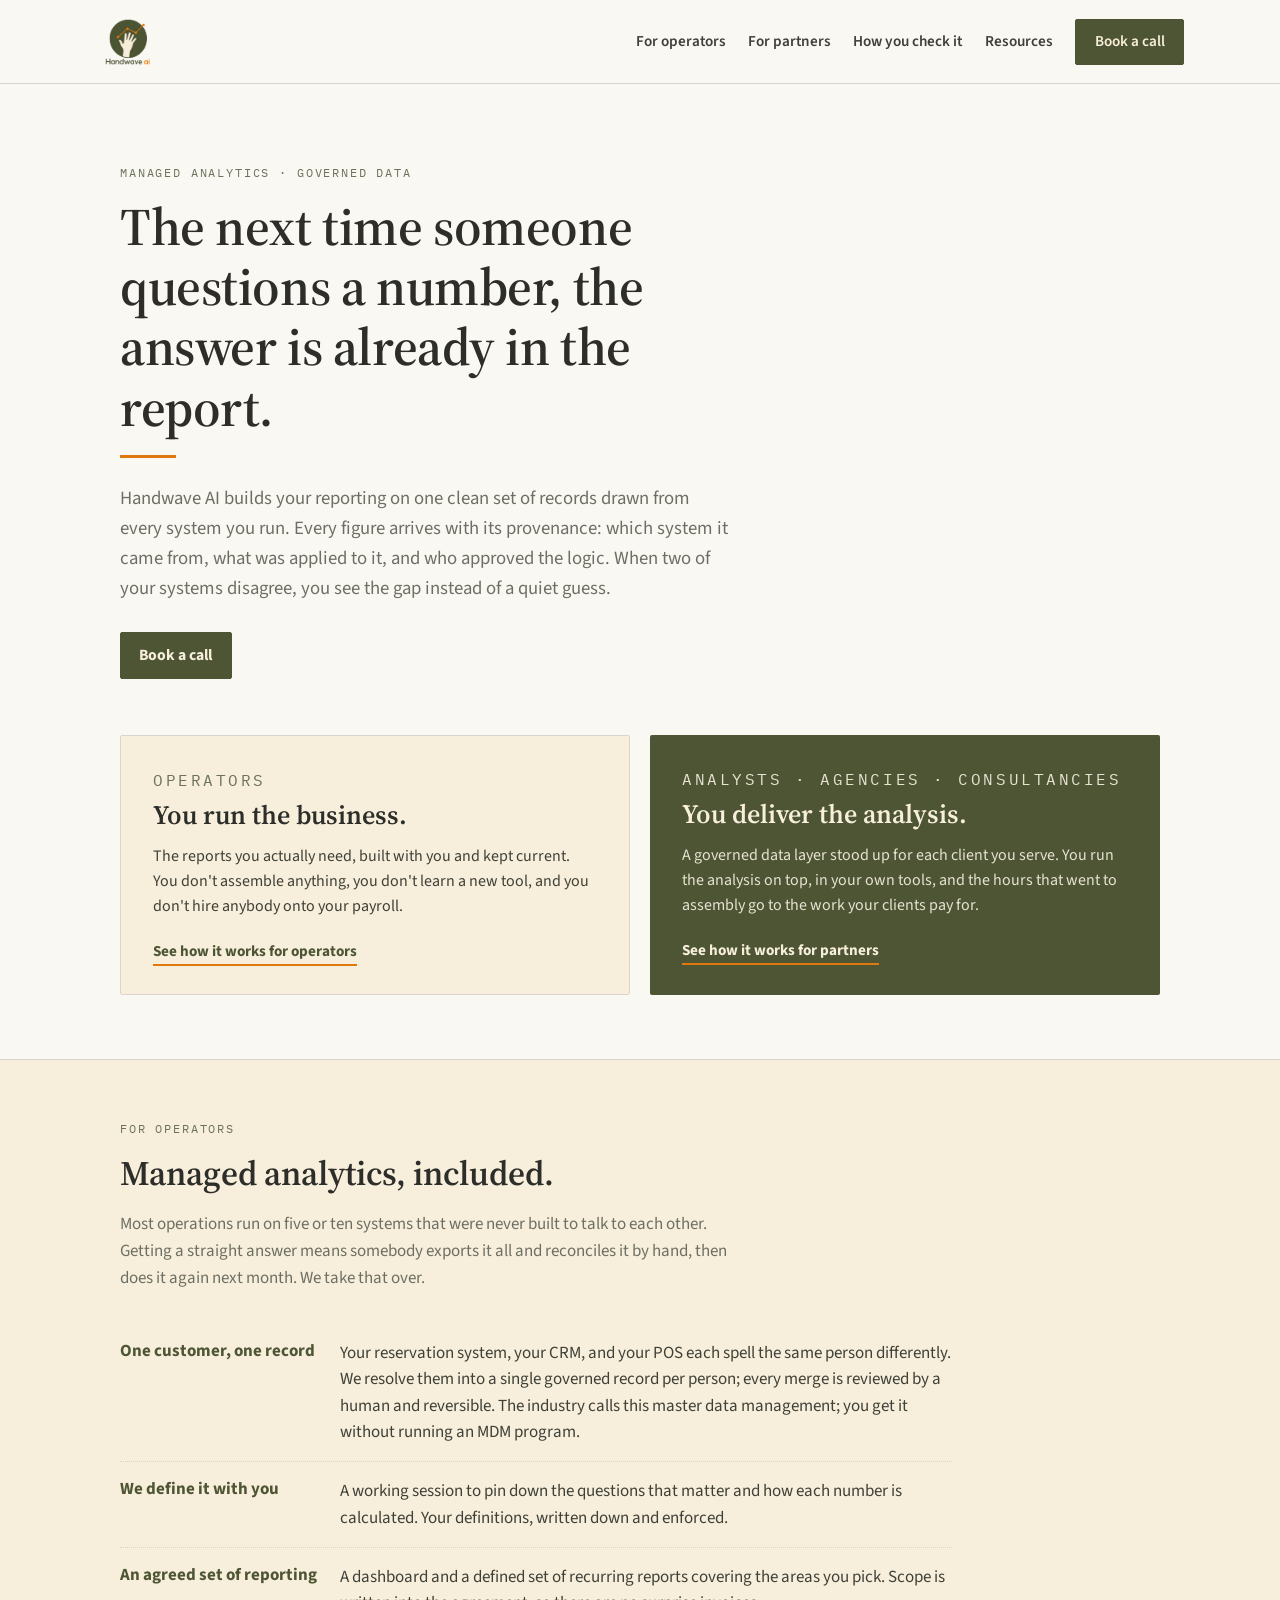
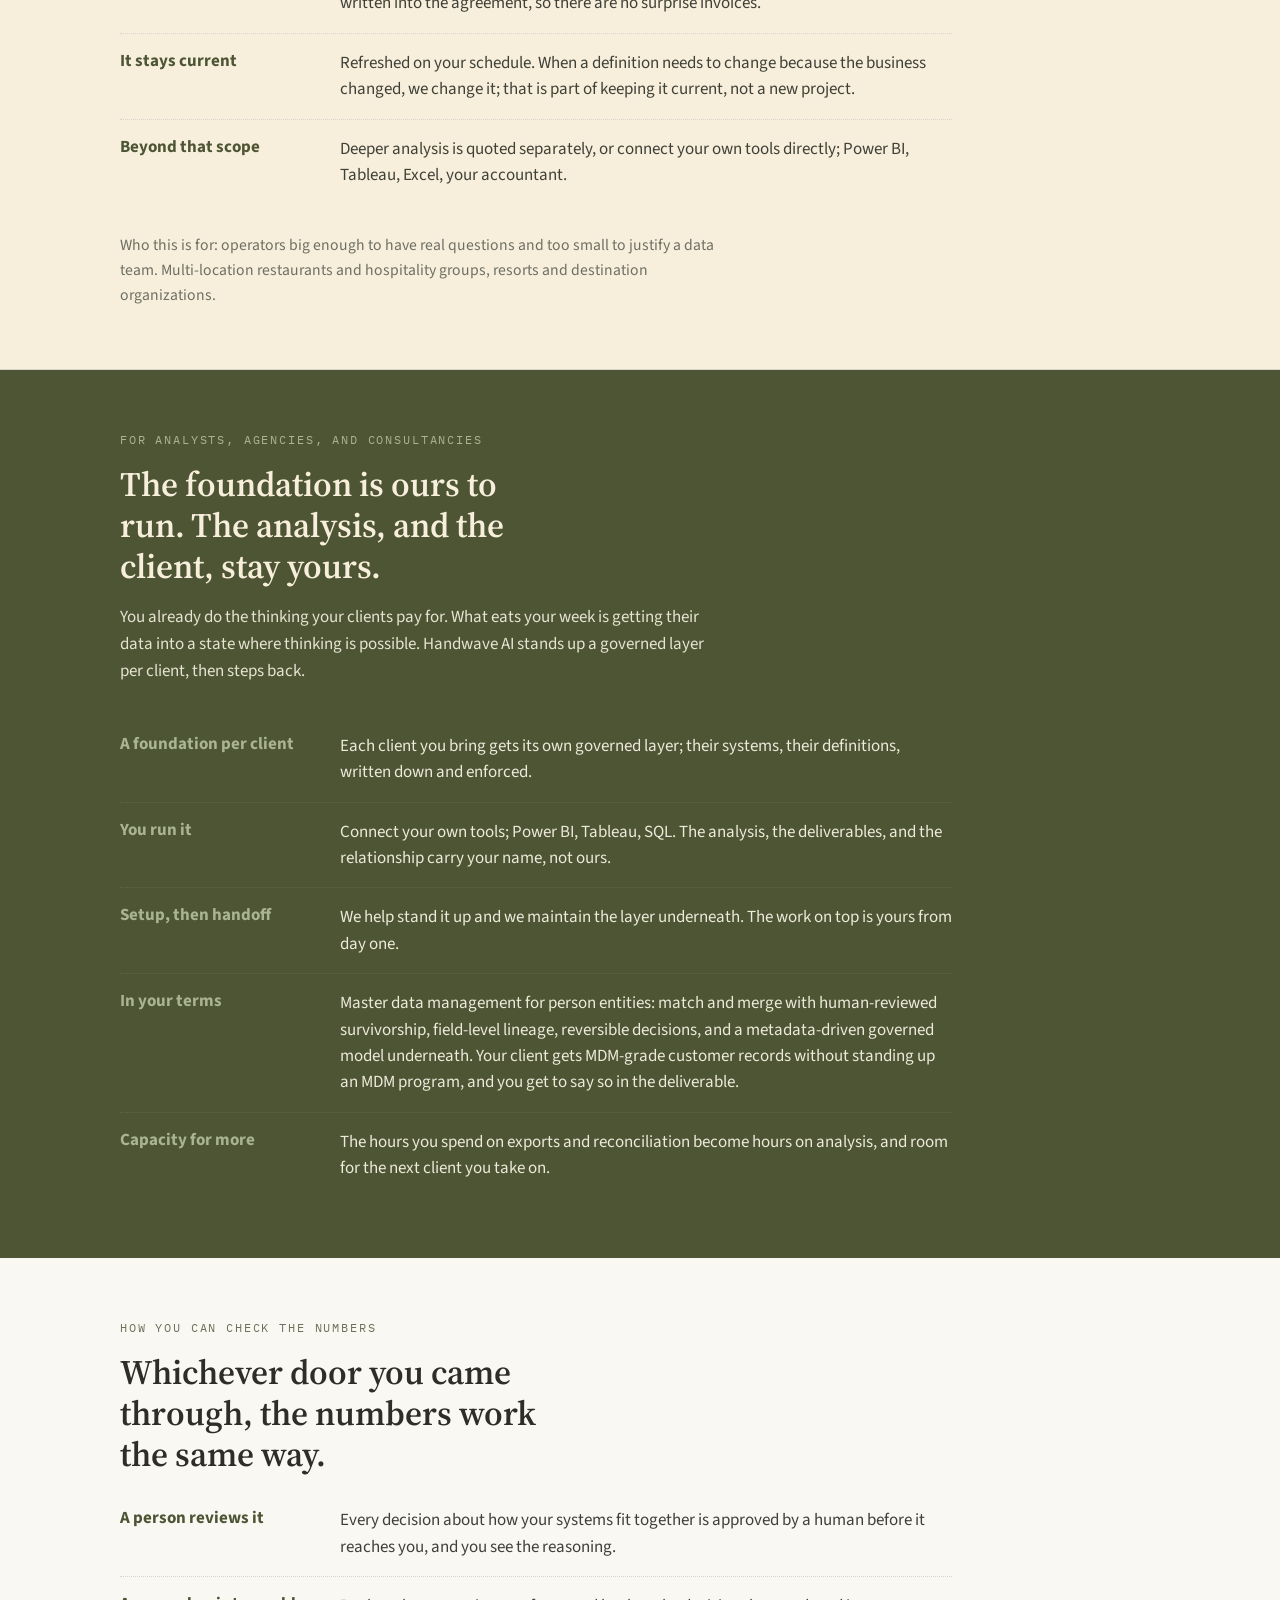
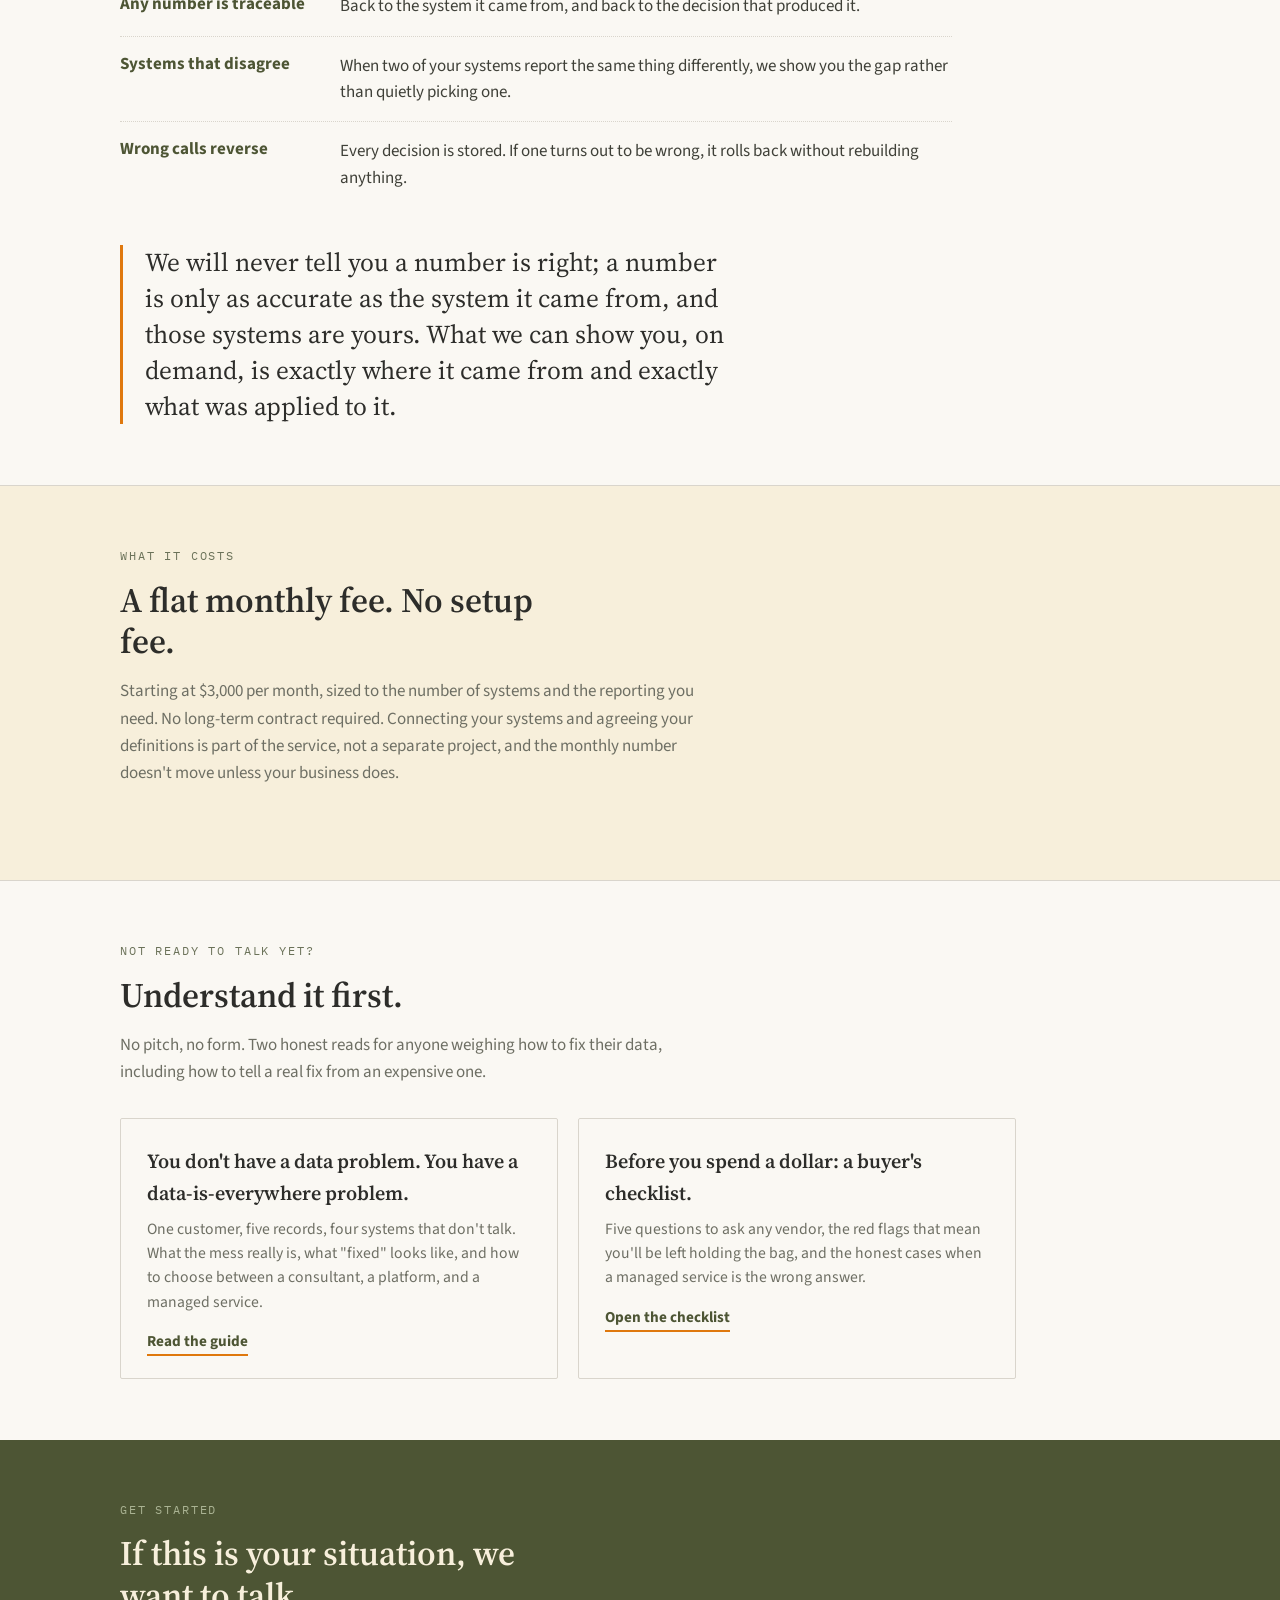
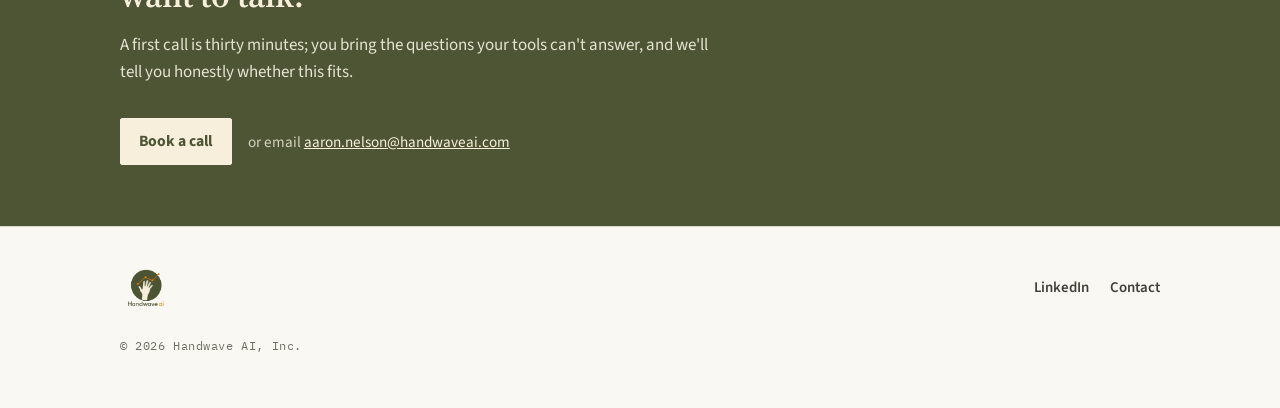
==== index.html @ 1cbf5989 "Larger logo; fix header button label color" ====
<!DOCTYPE html>
<html lang="en">
<head>
<meta charset="utf-8">
<meta name="viewport" content="width=device-width, initial-scale=1, viewport-fit=cover">
<title>Handwave AI — Every number arrives with its receipts</title>
<meta name="description" content="Handwave AI builds and maintains governed reporting on one clean set of records drawn from every system you run; customer identity resolution, field-level lineage, and every number traceable to its source and the decision that produced it.">

<!-- GA4 -->
<script async src="https://www.googletagmanager.com/gtag/js?id=G-V5PC7Z1J04"></script>
<script>
  window.dataLayer = window.dataLayer || [];
  function gtag(){dataLayer.push(arguments);}
  gtag('js', new Date());
  gtag('config', 'G-V5PC7Z1J04');
</script>

<link rel="preconnect" href="https://fonts.googleapis.com">
<link rel="preconnect" href="https://fonts.gstatic.com" crossorigin>
<!-- Type is provisional: Source Serif 4 in the mock pending Tina's ratification of a brand typeface -->
<link href="https://fonts.googleapis.com/css2?family=Source+Serif+4:opsz,wght@8..60,400;8..60,600;8..60,700&family=Source+Sans+3:wght@400;600;700&family=IBM+Plex+Mono:wght@500&display=swap" rel="stylesheet">

<style>
  :root{
    --olive:#4D5534;
    --moss:#6B7259;
    --orange:#DF780D;
    --ivory:#F7EFDB;
    --paper:#FAF8F3;
    --stone:#D9D5CC;
    --sage:#AAB393;
    --charcoal:#2D2D2A;
    --body:#3F4038;
    --muted:#6E6F64;
    --serif:'Source Serif 4','Charter',Georgia,serif;
    --sans:'Source Sans 3','Segoe UI','Liberation Sans',sans-serif;
    --mono:'IBM Plex Mono','Consolas',ui-monospace,monospace;
    --measure:38rem;
    box-sizing:border-box;
    padding-top:env(safe-area-inset-top,0px);
    padding-bottom:env(safe-area-inset-bottom,0px);
  }
  html{ scroll-behavior:smooth; scroll-padding-top:calc(4.5rem + env(safe-area-inset-top,0px)); }
  *,*::before,*::after{ box-sizing:inherit; }
  html,body{ margin:0; padding:0; }
  body{ background:var(--paper); color:var(--body); font-family:var(--sans);
        font-size:1.0625rem; line-height:1.6; }
  img{ max-width:100%; height:auto; }
  a{ color:var(--olive); }
  a:focus-visible, button:focus-visible{ outline:3px solid var(--orange); outline-offset:2px; }

  .wrap{ max-width:68rem; margin:0 auto; padding:0 1.5rem; }

  /* ---------- header ---------- */
  header.site{
    position:sticky; top:env(safe-area-inset-top,0px); z-index:10;
    background:rgba(250,248,243,.94); backdrop-filter:blur(6px);
    border-bottom:1px solid var(--stone);
  }
  .bar{ display:flex; align-items:center; gap:1.5rem; padding:.6rem 0; }
  .bar img{ height:64px; width:auto; display:block; }
  nav.primary{ margin-left:auto; display:flex; gap:1.4rem; align-items:center; }
  nav.primary a{ text-decoration:none; color:var(--body); font-weight:600; font-size:.95rem; }
  nav.primary a:hover{ color:var(--olive); }
  nav.primary a.btn, nav.primary a.btn:hover{ color:var(--ivory); }
  .btn{
    display:inline-block; text-decoration:none; font-weight:700; font-size:.98rem;
    background:var(--olive); color:var(--ivory); padding:.62rem 1.15rem;
    border:1px solid var(--olive); border-radius:2px;
  }
  .btn:hover{ background:#3e452a; }
  .btn.ghost{ background:transparent; color:var(--olive); }
  .btn.ghost:hover{ background:var(--ivory); }
  .btn.on-dark{ background:var(--ivory); color:var(--olive); border-color:var(--ivory); }
  .btn.on-dark:hover{ background:var(--paper); }

  /* ---------- kicker ---------- */
  .kicker{
    font-family:var(--mono); font-size:.72rem; letter-spacing:.16em;
    text-transform:uppercase; color:var(--moss); margin:0 0 .9rem;
  }
  .dark .kicker{ color:var(--sage); }

  /* ---------- hero ---------- */
  .hero{ padding:5rem 0 3.5rem; }
  .hero h1{
    font-family:var(--serif); font-weight:600; letter-spacing:-.008em;
    font-size:clamp(2.1rem, 4.6vw, 3.3rem); line-height:1.14;
    color:var(--charcoal); margin:0 0 1.1rem; max-width:22ch;
  }
  .hero .standfirst{
    font-size:1.17rem; line-height:1.6; color:var(--muted);
    max-width:var(--measure); margin:0 0 1.8rem;
  }
  .hero .rule-accent{ width:3.5rem; height:3px; background:var(--orange);
    border:0; margin:0 0 1.6rem; }
  @media (prefers-reduced-motion: no-preference){
    .hero > *{ opacity:0; transform:translateY(10px);
      animation:rise .55s ease-out forwards; }
    .hero > *:nth-child(2){ animation-delay:.08s; }
    .hero > *:nth-child(3){ animation-delay:.16s; }
    .hero > *:nth-child(4){ animation-delay:.24s; }
    @keyframes rise{ to{ opacity:1; transform:none; } }
  }

  /* ---------- two doors ---------- */
  .doors{ padding:0 0 4rem; }
  .doors .grid{ display:grid; grid-template-columns:1fr 1fr; gap:1.25rem; }
  .door{
    display:block; text-decoration:none; padding:2rem 2rem 1.8rem;
    border-radius:2px; position:relative;
  }
  .door h2{
    font-family:var(--serif); font-weight:600; font-size:1.65rem;
    line-height:1.2; margin:.4rem 0 .8rem;
  }
  .door p{ margin:0 0 1.2rem; font-size:1rem; line-height:1.55; }
  .door .go{ font-weight:700; font-size:.95rem;
    border-bottom:2px solid var(--orange); padding-bottom:2px; }
  .door.light{ background:var(--ivory); border:1px solid var(--stone); color:var(--body); }
  .door.light h2{ color:var(--charcoal); }
  .door.light .go{ color:var(--olive); }
  .door.light:hover{ background:#F2E8CE; }
  .door.dark{ background:var(--olive); color:var(--ivory); }
  .door.dark h2{ color:var(--ivory); }
  .door.dark p{ color:#E7E3D2; }
  .door.dark .go{ color:var(--ivory); }
  .door.dark:hover{ background:#434a2d; }
  .door .kicker{ margin-bottom:.2rem; }

  /* ---------- sections ---------- */
  section.block{ padding:3.8rem 0; }
  section.block.tint{ background:var(--ivory);
    border-top:1px solid var(--stone); border-bottom:1px solid var(--stone); }
  section.block.dark{ background:var(--olive); color:var(--ivory); }
  section.block h2{
    font-family:var(--serif); font-weight:600; font-size:clamp(1.6rem,3vw,2.15rem);
    line-height:1.2; color:var(--charcoal); margin:0 0 1rem; max-width:26ch;
  }
  section.block.dark h2{ color:var(--ivory); }
  section.block .intro{ max-width:var(--measure); color:var(--muted); margin:0 0 2rem; }
  section.block.dark .intro{ color:#E7E3D2; }

  /* definition rows, carried from the one-pager */
  .rows{ max-width:52rem; }
  .row{ display:grid; grid-template-columns:12.5rem 1fr; gap:1.25rem;
    padding:1rem 0; border-bottom:1px dotted var(--stone); }
  .row:last-child{ border-bottom:none; }
  .row .k{ font-weight:700; color:var(--olive); line-height:1.35; }
  .row .v{ color:var(--body); line-height:1.55; }
  .dark .row{ border-bottom-color:#5d6544; }
  .dark .row .k{ color:var(--sage); }
  .dark .row .v{ color:#EDEADA; }

  .aside{ font-size:.98rem; color:var(--muted); max-width:var(--measure); margin:1.8rem 0 0; }
  .dark .aside{ color:#D6D2C0; }

  /* pull quote */
  .pull{
    font-family:var(--serif); font-size:clamp(1.25rem,2.4vw,1.6rem); line-height:1.4;
    color:var(--charcoal); max-width:44rem; margin:0;
    padding-left:1.4rem; border-left:3px solid var(--orange);
  }

  /* resources */
  .res-grid{ display:grid; grid-template-columns:1fr 1fr; gap:1.25rem; max-width:56rem; }
  .res{ display:block; text-decoration:none; background:var(--paper);
    border:1px solid var(--stone); padding:1.6rem 1.6rem 1.4rem; border-radius:2px; }
  .res:hover{ border-color:var(--sage); background:#fff; }
  .res h3{ font-family:var(--serif); font-weight:600; font-size:1.25rem;
    color:var(--charcoal); margin:0 0 .5rem; }
  .res p{ margin:0 0 .9rem; color:var(--muted); font-size:.98rem; line-height:1.55; }
  .res .go{ color:var(--olive); font-weight:700; font-size:.95rem;
    border-bottom:2px solid var(--orange); padding-bottom:2px; }

  /* final cta */
  .cta-final{ text-align:left; }
  .cta-final .actions{ display:flex; gap:1rem; flex-wrap:wrap; margin-top:1.6rem; }
  .cta-final .alt{ color:#D6D2C0; font-size:.95rem; align-self:center; }
  .cta-final .alt a{ color:var(--ivory); }

  /* footer */
  footer.site{ border-top:1px solid var(--stone); padding:2.2rem 0 2.6rem; }
  footer.site .cols{ display:flex; align-items:center; gap:1.5rem; flex-wrap:wrap; }
  footer.site img{ height:52px; width:auto; }
  footer.site nav{ margin-left:auto; display:flex; gap:1.3rem; }
  footer.site a{ color:var(--body); text-decoration:none; font-size:.93rem; font-weight:600; }
  footer.site a:hover{ color:var(--olive); }
  .legal{ font-family:var(--mono); font-size:.72rem; letter-spacing:.05em;
    color:var(--muted); margin-top:1.4rem; }

  /* ---------- responsive ---------- */
  @media (max-width:860px){
    .doors .grid, .res-grid{ grid-template-columns:1fr; }
    .row{ grid-template-columns:1fr; gap:.25rem; }
    nav.primary a.navlink{ display:none; }
    .bar img{ height:48px; }
    .hero{ padding:3.2rem 0 2.6rem; }
  }
</style>
</head>
<body>

<header class="site">
  <div class="wrap bar">
    <a href="#top" aria-label="Handwave AI home"><img src="handwave_logo.png" alt="Handwave AI"></a>
    <nav class="primary" aria-label="Primary">
      <a class="navlink" href="#operators">For operators</a>
      <a class="navlink" href="#partners">For partners</a>
      <a class="navlink" href="#proof">How you check it</a>
      <a class="navlink" href="#resources">Resources</a>
      <a class="btn" href="https://scheduler.zoom.us/aaron-nelson-c1mmxt/30-mins-with-aaron-1" data-ga="book_call_click" data-ga-loc="header">Book a call</a>
    </nav>
  </div>
</header>

<main id="top">

  <!-- HERO -->
  <section class="hero">
    <div class="wrap">
      <p class="kicker">Managed analytics · Governed data</p>
      <h1>The next time someone questions a number, the answer is already in the report.</h1>
      <hr class="rule-accent">
      <p class="standfirst">Handwave AI builds your reporting on one clean set of records drawn from every
      system you run. Every figure arrives with its provenance: which system it came from, what was
      applied to it, and who approved the logic. When two of your systems disagree, you see the gap
      instead of a quiet guess.</p>
      <a class="btn" href="https://scheduler.zoom.us/aaron-nelson-c1mmxt/30-mins-with-aaron-1" data-ga="book_call_click" data-ga-loc="hero">Book a call</a>
    </div>
  </section>

  <!-- THE FORK — two doors, early -->
  <section class="doors" aria-label="Choose your path">
    <div class="wrap">
      <div class="grid">
        <a class="door light" href="#operators" data-ga="door_operators_click">
          <p class="kicker">Operators</p>
          <h2>You run the business.</h2>
          <p>The reports you actually need, built with you and kept current. You don't assemble
          anything, you don't learn a new tool, and you don't hire anybody onto your payroll.</p>
          <span class="go">See how it works for operators</span>
        </a>
        <a class="door dark" href="#partners" data-ga="door_partners_click">
          <p class="kicker">Analysts · Agencies · Consultancies</p>
          <h2>You deliver the analysis.</h2>
          <p>A governed data layer stood up for each client you serve. You run the analysis on top,
          in your own tools, and the hours that went to assembly go to the work your clients pay for.</p>
          <span class="go">See how it works for partners</span>
        </a>
      </div>
    </div>
  </section>

  <!-- OPERATORS -->
  <section class="block tint" id="operators">
    <div class="wrap">
      <p class="kicker">For operators</p>
      <h2>Managed analytics, included.</h2>
      <p class="intro">Most operations run on five or ten systems that were never built to talk to
      each other. Getting a straight answer means somebody exports it all and reconciles it by hand,
      then does it again next month. We take that over.</p>
      <div class="rows">
        <div class="row"><div class="k">One customer, one record</div>
          <div class="v">Your reservation system, your CRM, and your POS each spell the same person
          differently. We resolve them into a single governed record per person; every merge is
          reviewed by a human and reversible. The industry calls this master data management; you
          get it without running an MDM program.</div></div>
        <div class="row"><div class="k">We define it with you</div>
          <div class="v">A working session to pin down the questions that matter and how each number
          is calculated. Your definitions, written down and enforced.</div></div>
        <div class="row"><div class="k">An agreed set of reporting</div>
          <div class="v">A dashboard and a defined set of recurring reports covering the areas you
          pick. Scope is written into the agreement, so there are no surprise invoices.</div></div>
        <div class="row"><div class="k">It stays current</div>
          <div class="v">Refreshed on your schedule. When a definition needs to change because the
          business changed, we change it; that is part of keeping it current, not a new project.</div></div>
        <div class="row"><div class="k">Beyond that scope</div>
          <div class="v">Deeper analysis is quoted separately, or connect your own tools directly;
          Power BI, Tableau, Excel, your accountant.</div></div>
      </div>
      <p class="aside">Who this is for: operators big enough to have real questions and too small to
      justify a data team. Multi-location restaurants and hospitality groups, resorts and destination
      organizations.</p>
    </div>
  </section>

  <!-- PARTNERS -->
  <section class="block dark" id="partners">
    <div class="wrap">
      <p class="kicker">For analysts, agencies, and consultancies</p>
      <h2>The foundation is ours to run. The analysis, and the client, stay yours.</h2>
      <p class="intro">You already do the thinking your clients pay for. What eats your week is
      getting their data into a state where thinking is possible. Handwave AI stands up a governed
      layer per client, then steps back.</p>
      <div class="rows">
        <div class="row"><div class="k">A foundation per client</div>
          <div class="v">Each client you bring gets its own governed layer; their systems, their
          definitions, written down and enforced.</div></div>
        <div class="row"><div class="k">You run it</div>
          <div class="v">Connect your own tools; Power BI, Tableau, SQL. The analysis, the
          deliverables, and the relationship carry your name, not ours.</div></div>
        <div class="row"><div class="k">Setup, then handoff</div>
          <div class="v">We help stand it up and we maintain the layer underneath. The work on top
          is yours from day one.</div></div>
        <div class="row"><div class="k">In your terms</div>
          <div class="v">Master data management for person entities: match and merge with
          human-reviewed survivorship, field-level lineage, reversible decisions, and a
          metadata-driven governed model underneath. Your client gets MDM-grade customer records
          without standing up an MDM program, and you get to say so in the deliverable.</div></div>
        <div class="row"><div class="k">Capacity for more</div>
          <div class="v">The hours you spend on exports and reconciliation become hours on analysis,
          and room for the next client you take on.</div></div>
      </div>
    </div>
  </section>

  <!-- PROOF — shared spine -->
  <section class="block" id="proof">
    <div class="wrap">
      <p class="kicker">How you can check the numbers</p>
      <h2>Whichever door you came through, the numbers work the same way.</h2>
      <div class="rows">
        <div class="row"><div class="k">A person reviews it</div>
          <div class="v">Every decision about how your systems fit together is approved by a human
          before it reaches you, and you see the reasoning.</div></div>
        <div class="row"><div class="k">Any number is traceable</div>
          <div class="v">Back to the system it came from, and back to the decision that produced it.</div></div>
        <div class="row"><div class="k">Systems that disagree</div>
          <div class="v">When two of your systems report the same thing differently, we show you the
          gap rather than quietly picking one.</div></div>
        <div class="row"><div class="k">Wrong calls reverse</div>
          <div class="v">Every decision is stored. If one turns out to be wrong, it rolls back
          without rebuilding anything.</div></div>
      </div>
      <p class="aside" style="margin-top:2.4rem">
        <span class="pull" style="display:block">We will never tell you a number is right; a number is
        only as accurate as the system it came from, and those systems are yours. What we can show
        you, on demand, is exactly where it came from and exactly what was applied to it.</span>
      </p>
    </div>
  </section>

  <!-- PRICING SHAPE -->
  <section class="block tint" id="pricing">
    <div class="wrap">
      <p class="kicker">What it costs</p>
      <h2>A flat monthly fee. No setup fee.</h2>
      <p class="intro">Starting at $3,000 per month, sized to the number of systems and the
      reporting you need. No long-term contract required. Connecting your systems and agreeing your
      definitions is part of the service, not a separate project, and the monthly number doesn't
      move unless your business does.</p>
    </div>
  </section>

  <!-- RESOURCES -->
  <section class="block" id="resources">
    <div class="wrap">
      <p class="kicker">Not ready to talk yet?</p>
      <h2>Understand it first.</h2>
      <p class="intro">No pitch, no form. Two honest reads for anyone weighing how to fix their
      data, including how to tell a real fix from an expensive one.</p>
      <div class="res-grid">
        <a class="res" href="data-guide.html" data-ga="guide_open">
          <h3>You don't have a data problem. You have a data-is-everywhere problem.</h3>
          <p>One customer, five records, four systems that don't talk. What the mess really is, what
          "fixed" looks like, and how to choose between a consultant, a platform, and a managed
          service.</p>
          <span class="go">Read the guide</span>
        </a>
        <a class="res" href="buyer-checklist.html" data-ga="checklist_open">
          <h3>Before you spend a dollar: a buyer's checklist.</h3>
          <p>Five questions to ask any vendor, the red flags that mean you'll be left holding the
          bag, and the honest cases when a managed service is the wrong answer.</p>
          <span class="go">Open the checklist</span>
        </a>
      </div>
    </div>
  </section>

  <!-- FINAL CTA -->
  <section class="block dark cta-final" id="talk">
    <div class="wrap">
      <p class="kicker">Get started</p>
      <h2>If this is your situation, we want to talk.</h2>
      <p class="intro">A first call is thirty minutes; you bring the questions your tools can't
      answer, and we'll tell you honestly whether this fits.</p>
      <div class="actions">
        <a class="btn on-dark" href="https://scheduler.zoom.us/aaron-nelson-c1mmxt/30-mins-with-aaron-1" data-ga="book_call_click" data-ga-loc="footer_cta">Book a call</a>
        <span class="alt">or email
          <a href="mailto:aaron.nelson@handwaveai.com" data-ga="email_click">aaron.nelson@handwaveai.com</a></span>
      </div>
    </div>
  </section>

</main>

<footer class="site">
  <div class="wrap">
    <div class="cols">
      <img src="handwave_logo.png" alt="Handwave AI">
      <nav aria-label="Footer">
        <a href="https://linkedin.com/company/handwaveai">LinkedIn</a>
        <a href="mailto:aaron.nelson@handwaveai.com" data-ga="email_click">Contact</a>
      </nav>
    </div>
    <p class="legal">© 2026 Handwave AI, Inc.</p>
  </div>
</footer>

<script>
  // GA4 key events: one delegated listener; every element with data-ga fires its event name.
  document.addEventListener('click', function(e){
    var el = e.target.closest('[data-ga]');
    if(!el || typeof gtag !== 'function') return;
    gtag('event', el.getAttribute('data-ga'), {
      location_on_page: el.getAttribute('data-ga-loc') || '',
      link_url: el.getAttribute('href') || ''
    });
  });
</script>

</body>
</html>
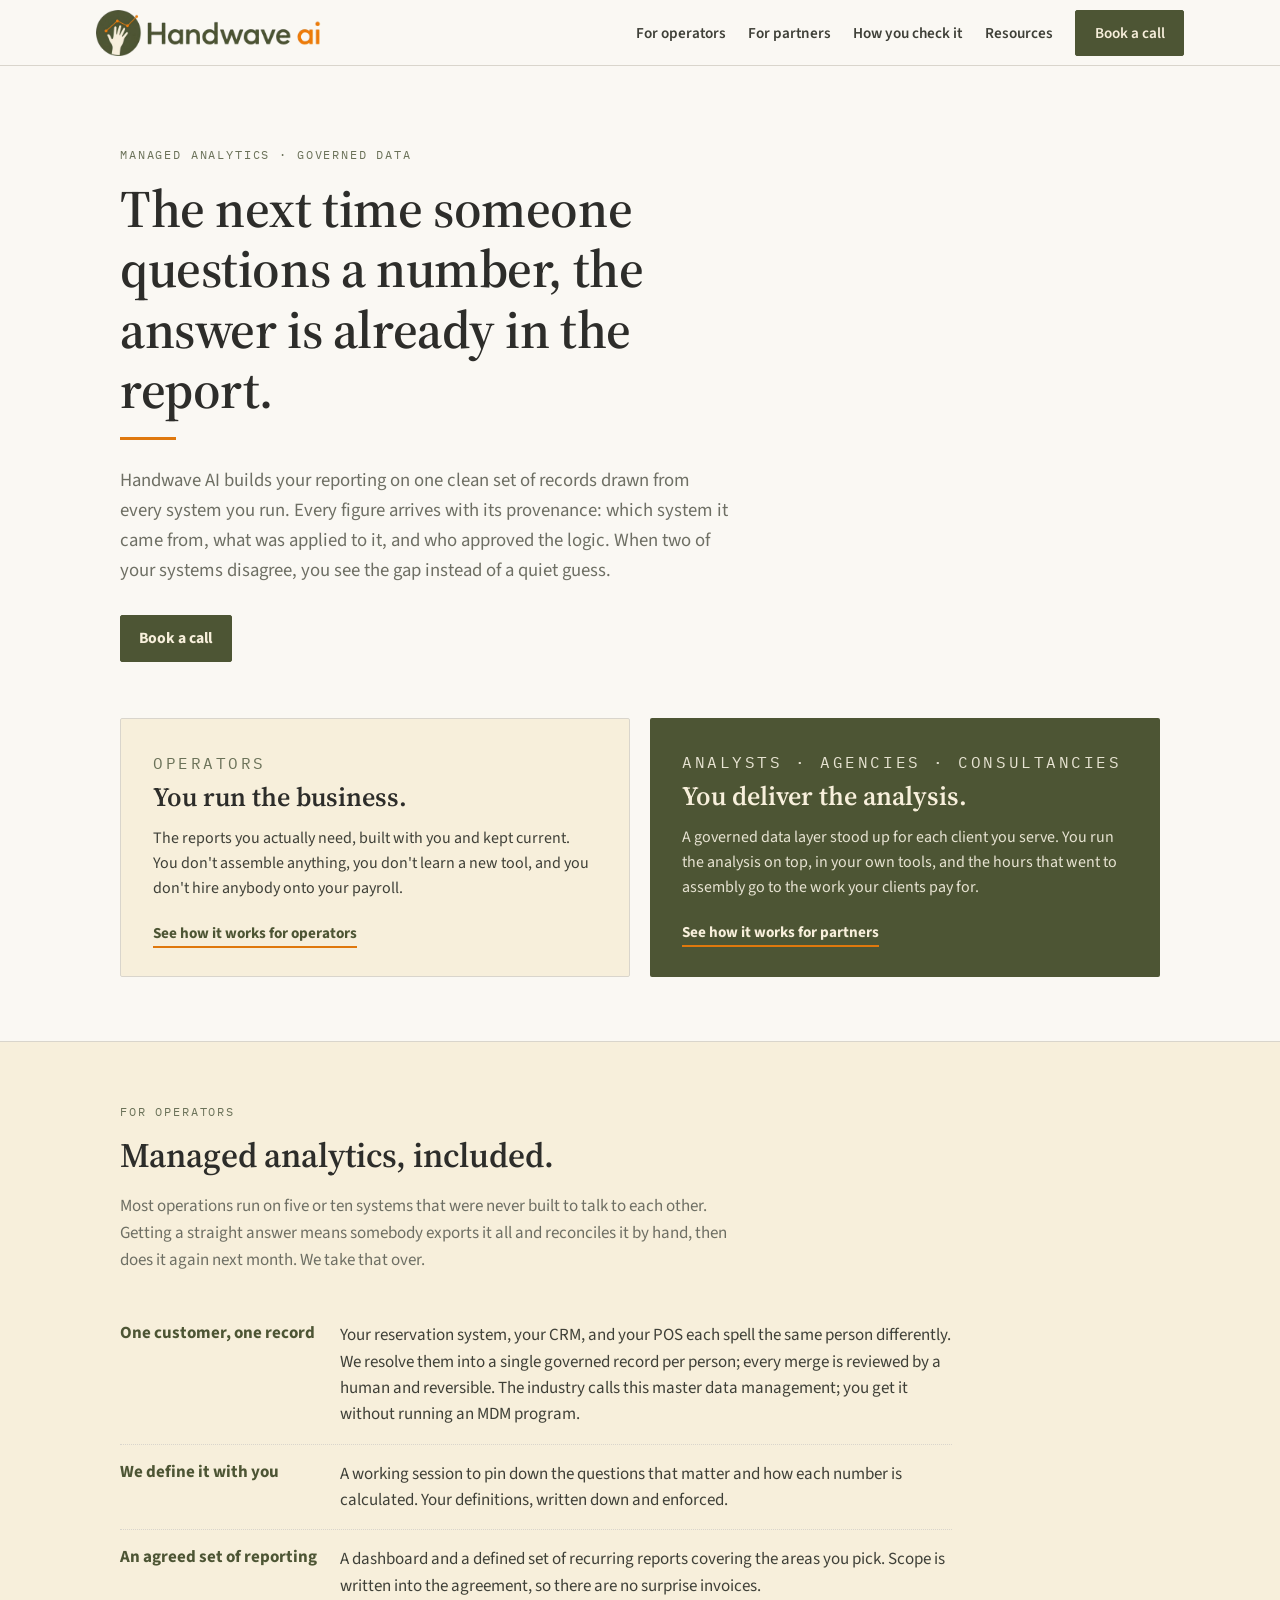
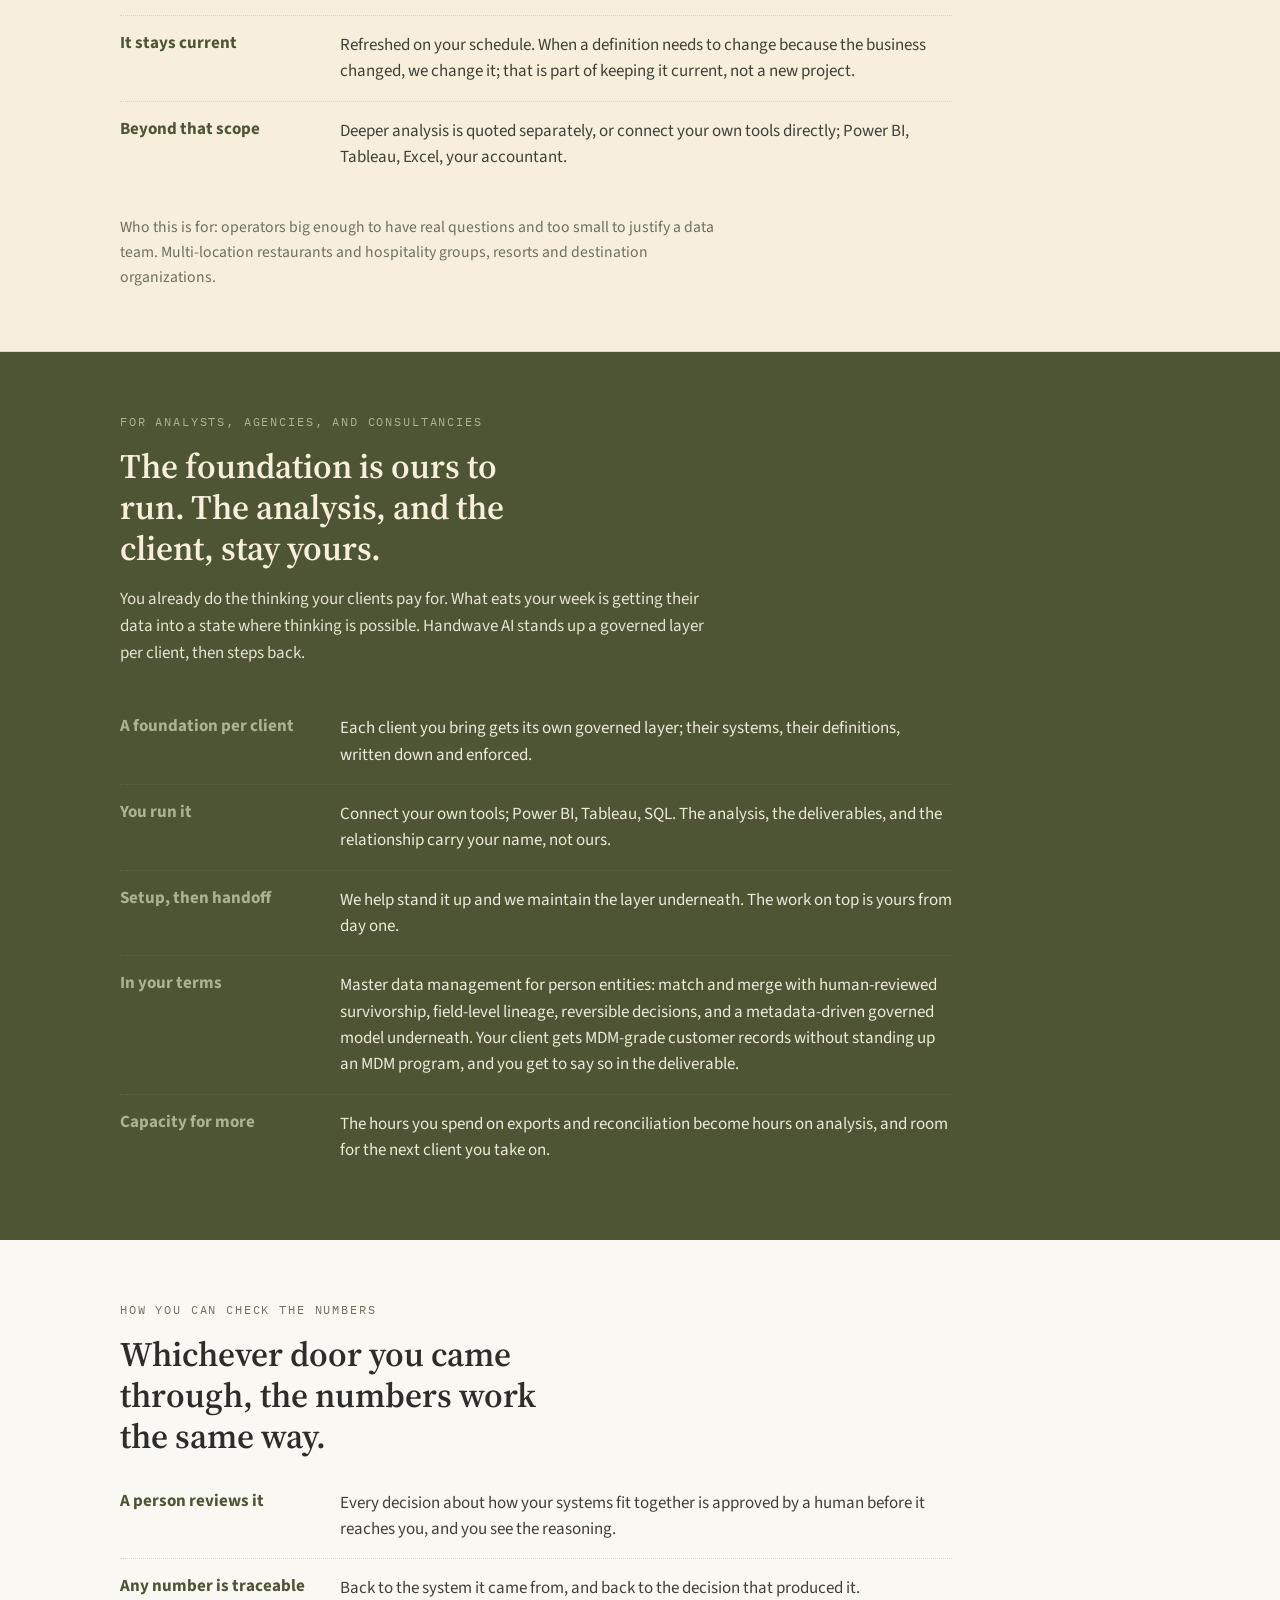
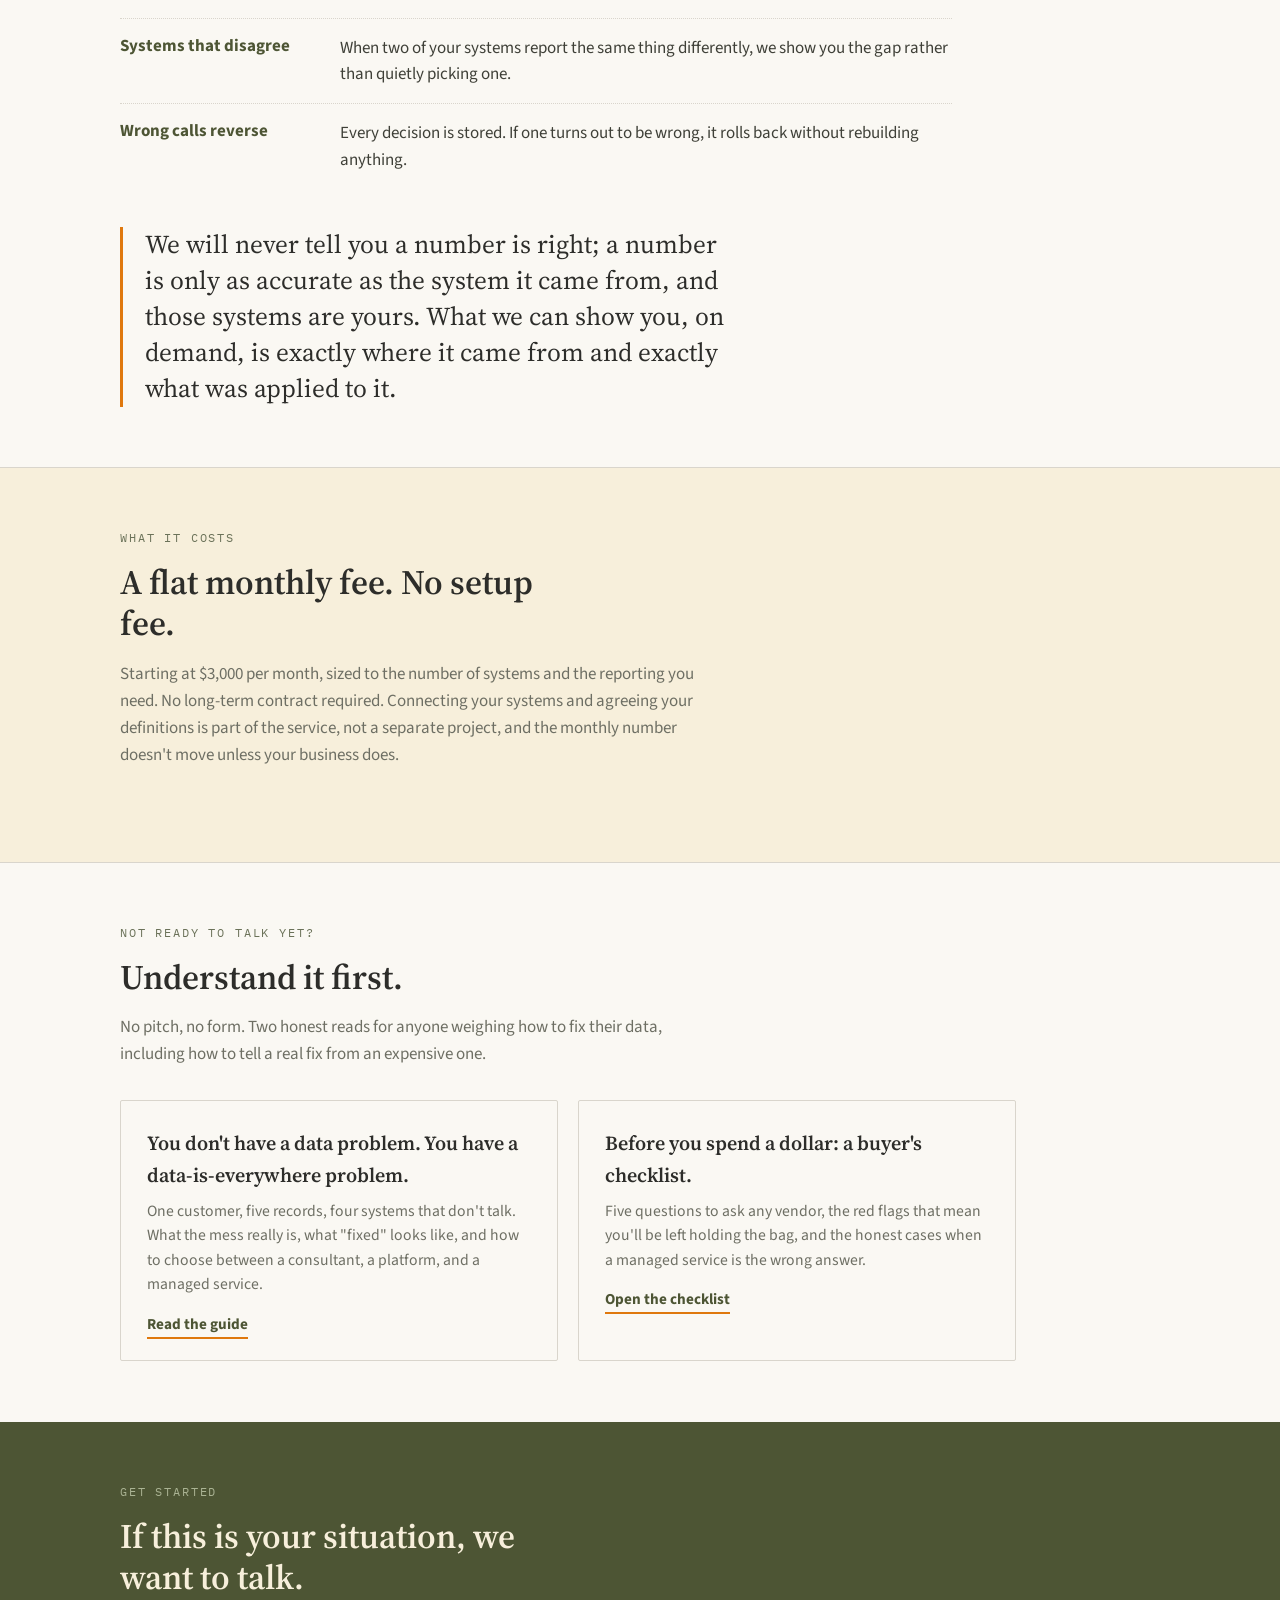
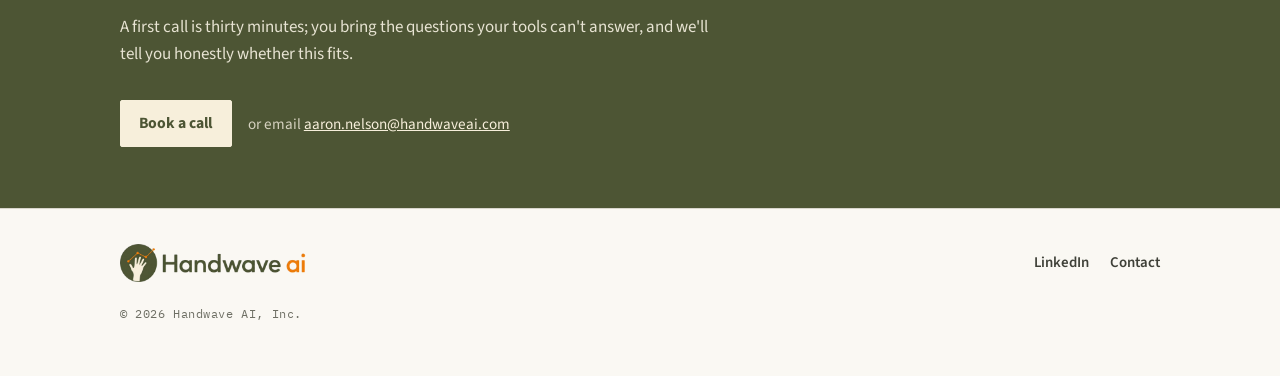
==== commit 9f6464b4: "Switch to horizontal logo lockup" ====
--- a/index.html
+++ b/index.html
@@ -58,7 +58,7 @@
     border-bottom:1px solid var(--stone);
   }
   .bar{ display:flex; align-items:center; gap:1.5rem; padding:.6rem 0; }
-  .bar img{ height:64px; width:auto; display:block; }
+  .bar img{ height:46px; width:auto; display:block; }
   nav.primary{ margin-left:auto; display:flex; gap:1.4rem; align-items:center; }
   nav.primary a{ text-decoration:none; color:var(--body); font-weight:600; font-size:.95rem; }
   nav.primary a:hover{ color:var(--olive); }
@@ -182,7 +182,7 @@
   /* footer */
   footer.site{ border-top:1px solid var(--stone); padding:2.2rem 0 2.6rem; }
   footer.site .cols{ display:flex; align-items:center; gap:1.5rem; flex-wrap:wrap; }
-  footer.site img{ height:52px; width:auto; }
+  footer.site img{ height:38px; width:auto; }
   footer.site nav{ margin-left:auto; display:flex; gap:1.3rem; }
   footer.site a{ color:var(--body); text-decoration:none; font-size:.93rem; font-weight:600; }
   footer.site a:hover{ color:var(--olive); }
@@ -194,7 +194,7 @@
     .doors .grid, .res-grid{ grid-template-columns:1fr; }
     .row{ grid-template-columns:1fr; gap:.25rem; }
     nav.primary a.navlink{ display:none; }
-    .bar img{ height:48px; }
+    .bar img{ height:36px; }
     .hero{ padding:3.2rem 0 2.6rem; }
   }
 </style>
@@ -203,7 +203,7 @@
 
 <header class="site">
   <div class="wrap bar">
-    <a href="#top" aria-label="Handwave AI home"><img src="handwave_logo.png" alt="Handwave AI"></a>
+    <a href="#top" aria-label="Handwave AI home"><img src="handwave_logo_horizontal.png" alt="Handwave AI"></a>
     <nav class="primary" aria-label="Primary">
       <a class="navlink" href="#operators">For operators</a>
       <a class="navlink" href="#partners">For partners</a>
@@ -398,7 +398,7 @@
 <footer class="site">
   <div class="wrap">
     <div class="cols">
-      <img src="handwave_logo.png" alt="Handwave AI">
+      <img src="handwave_logo_horizontal.png" alt="Handwave AI">
       <nav aria-label="Footer">
         <a href="https://linkedin.com/company/handwaveai">LinkedIn</a>
         <a href="mailto:aaron.nelson@handwaveai.com" data-ga="email_click">Contact</a>
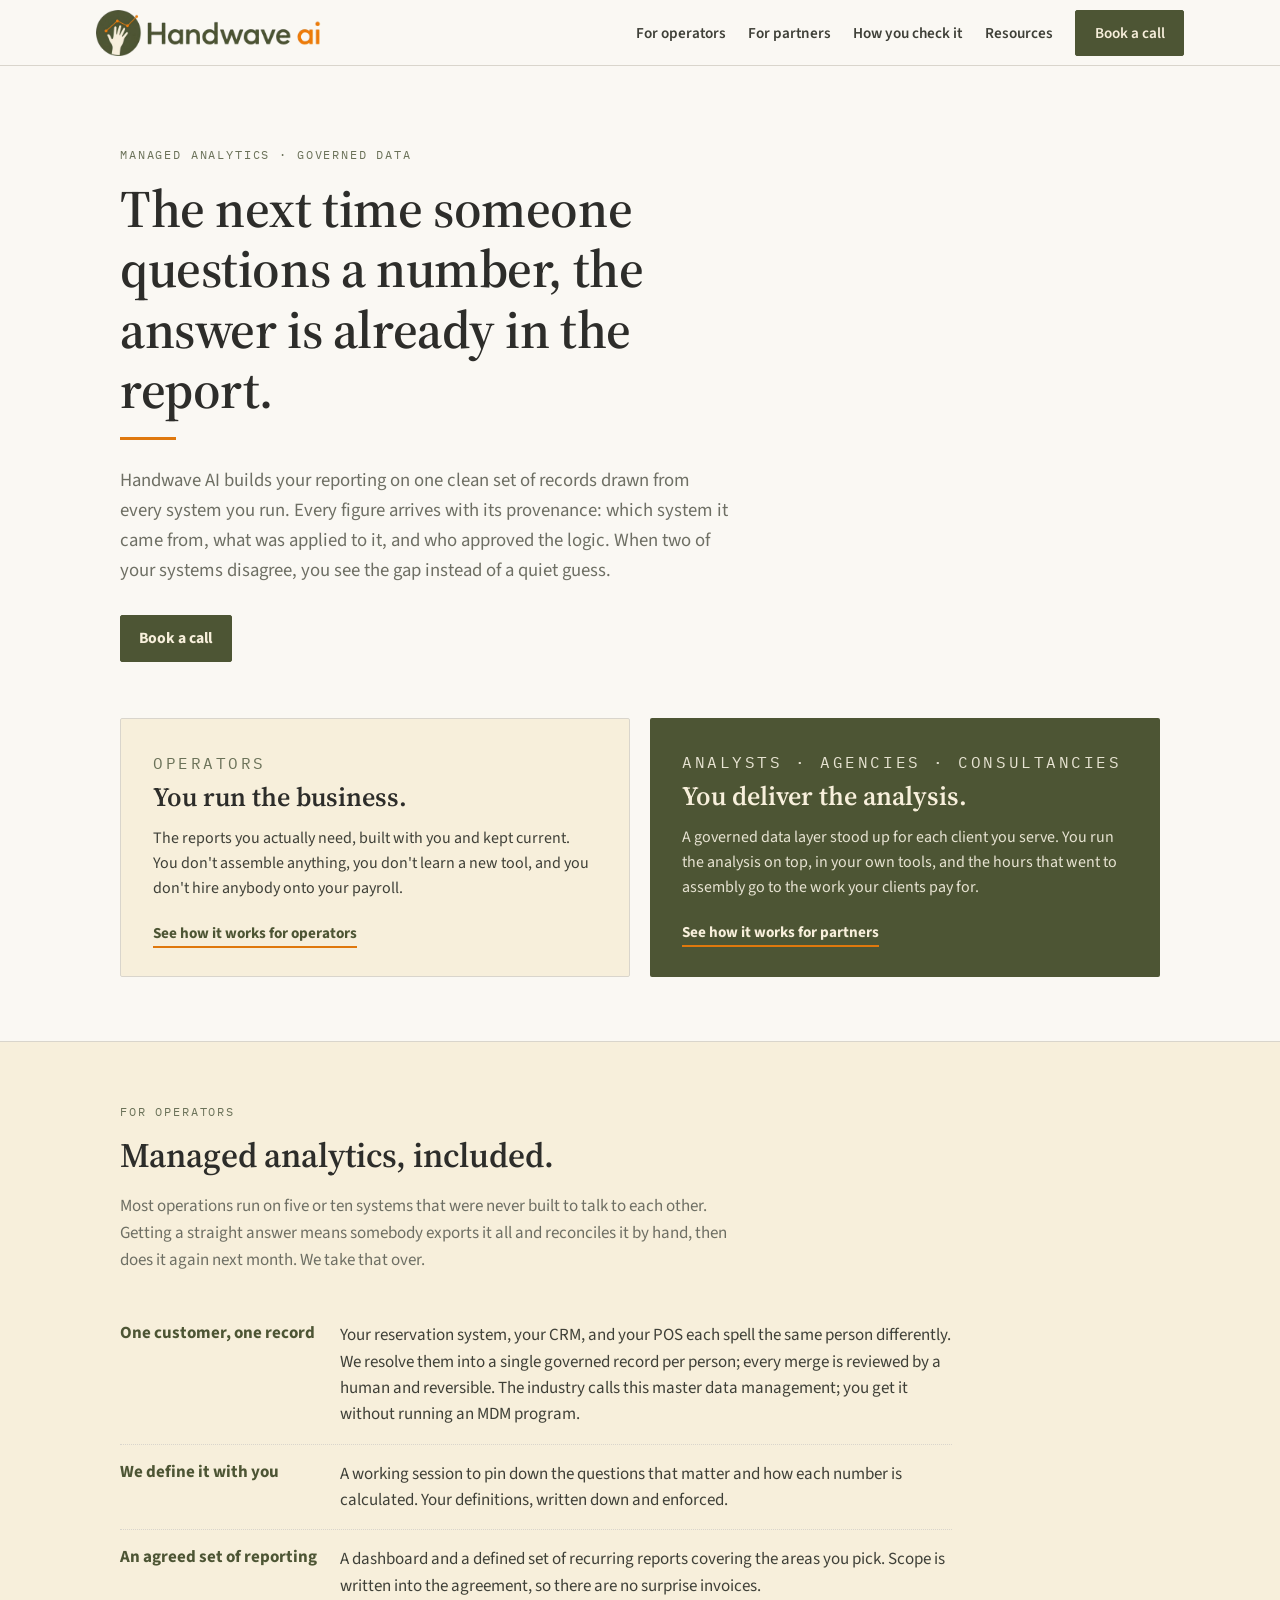
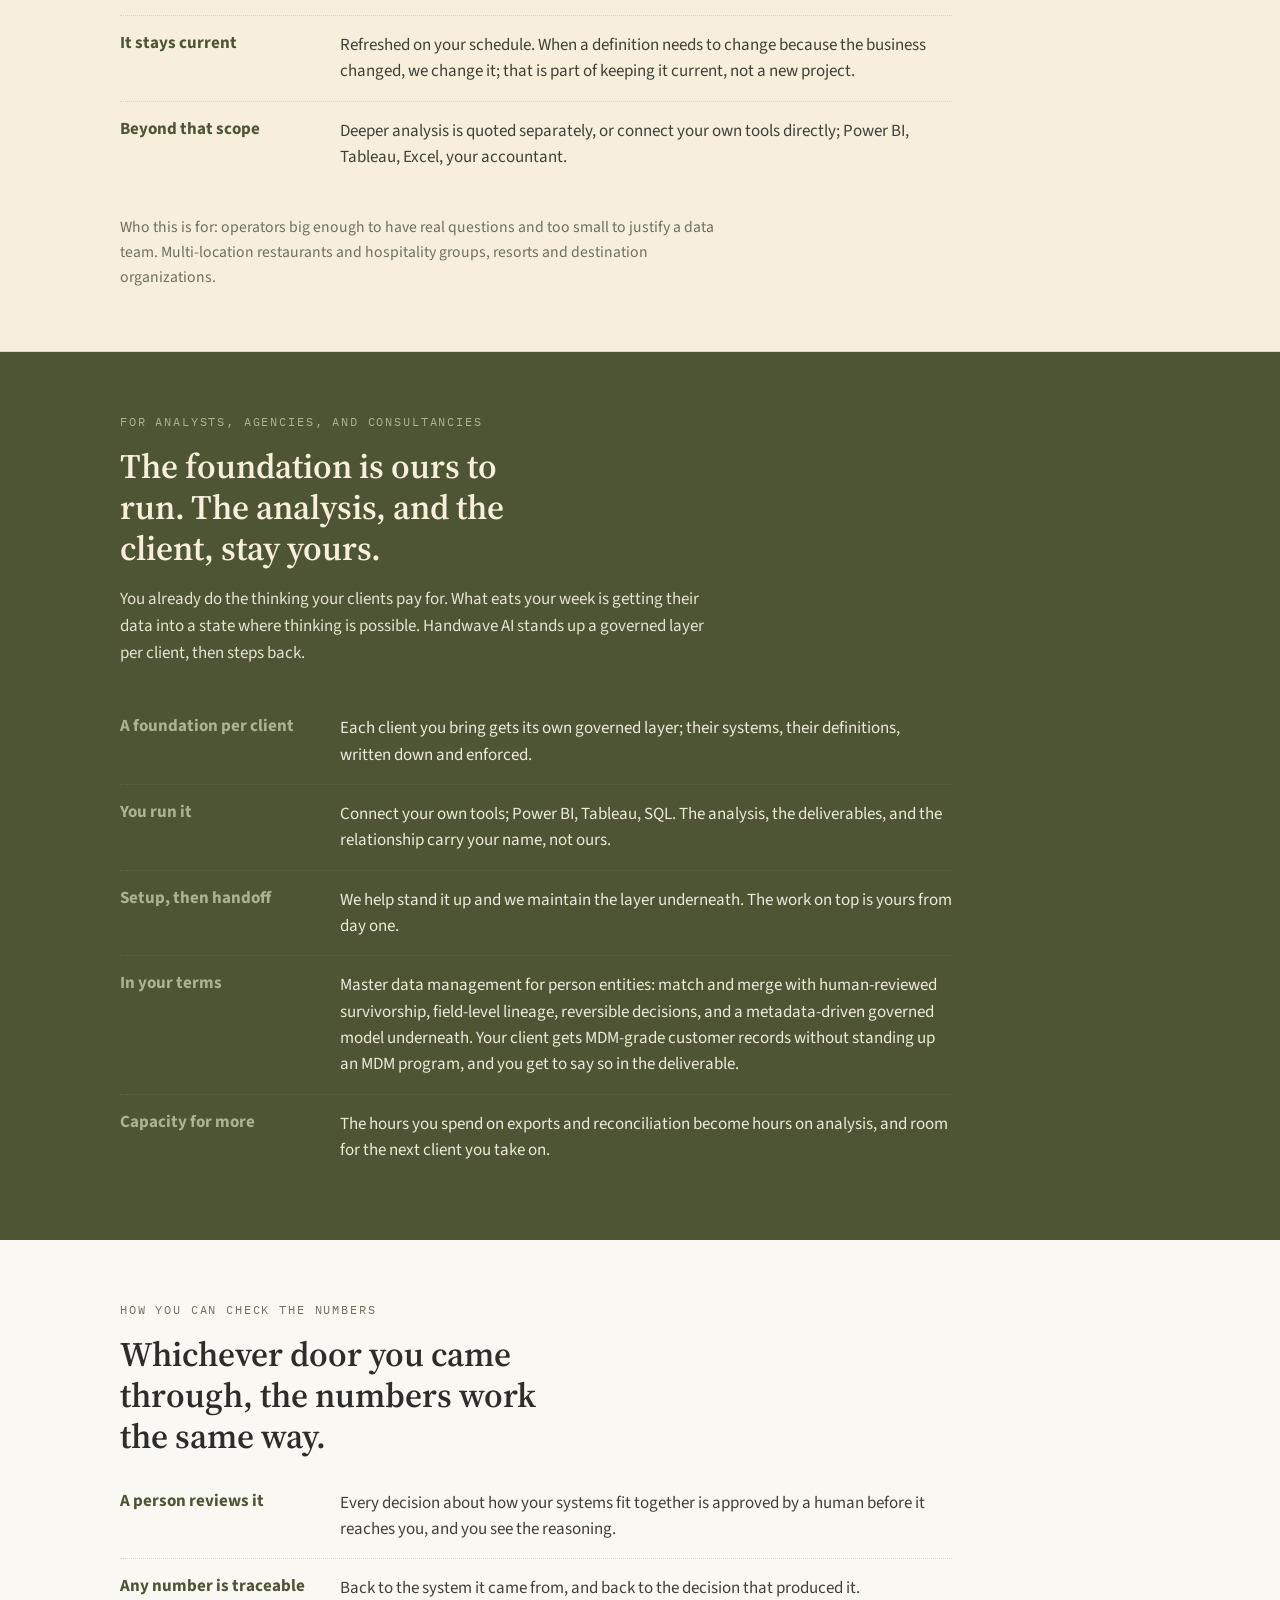
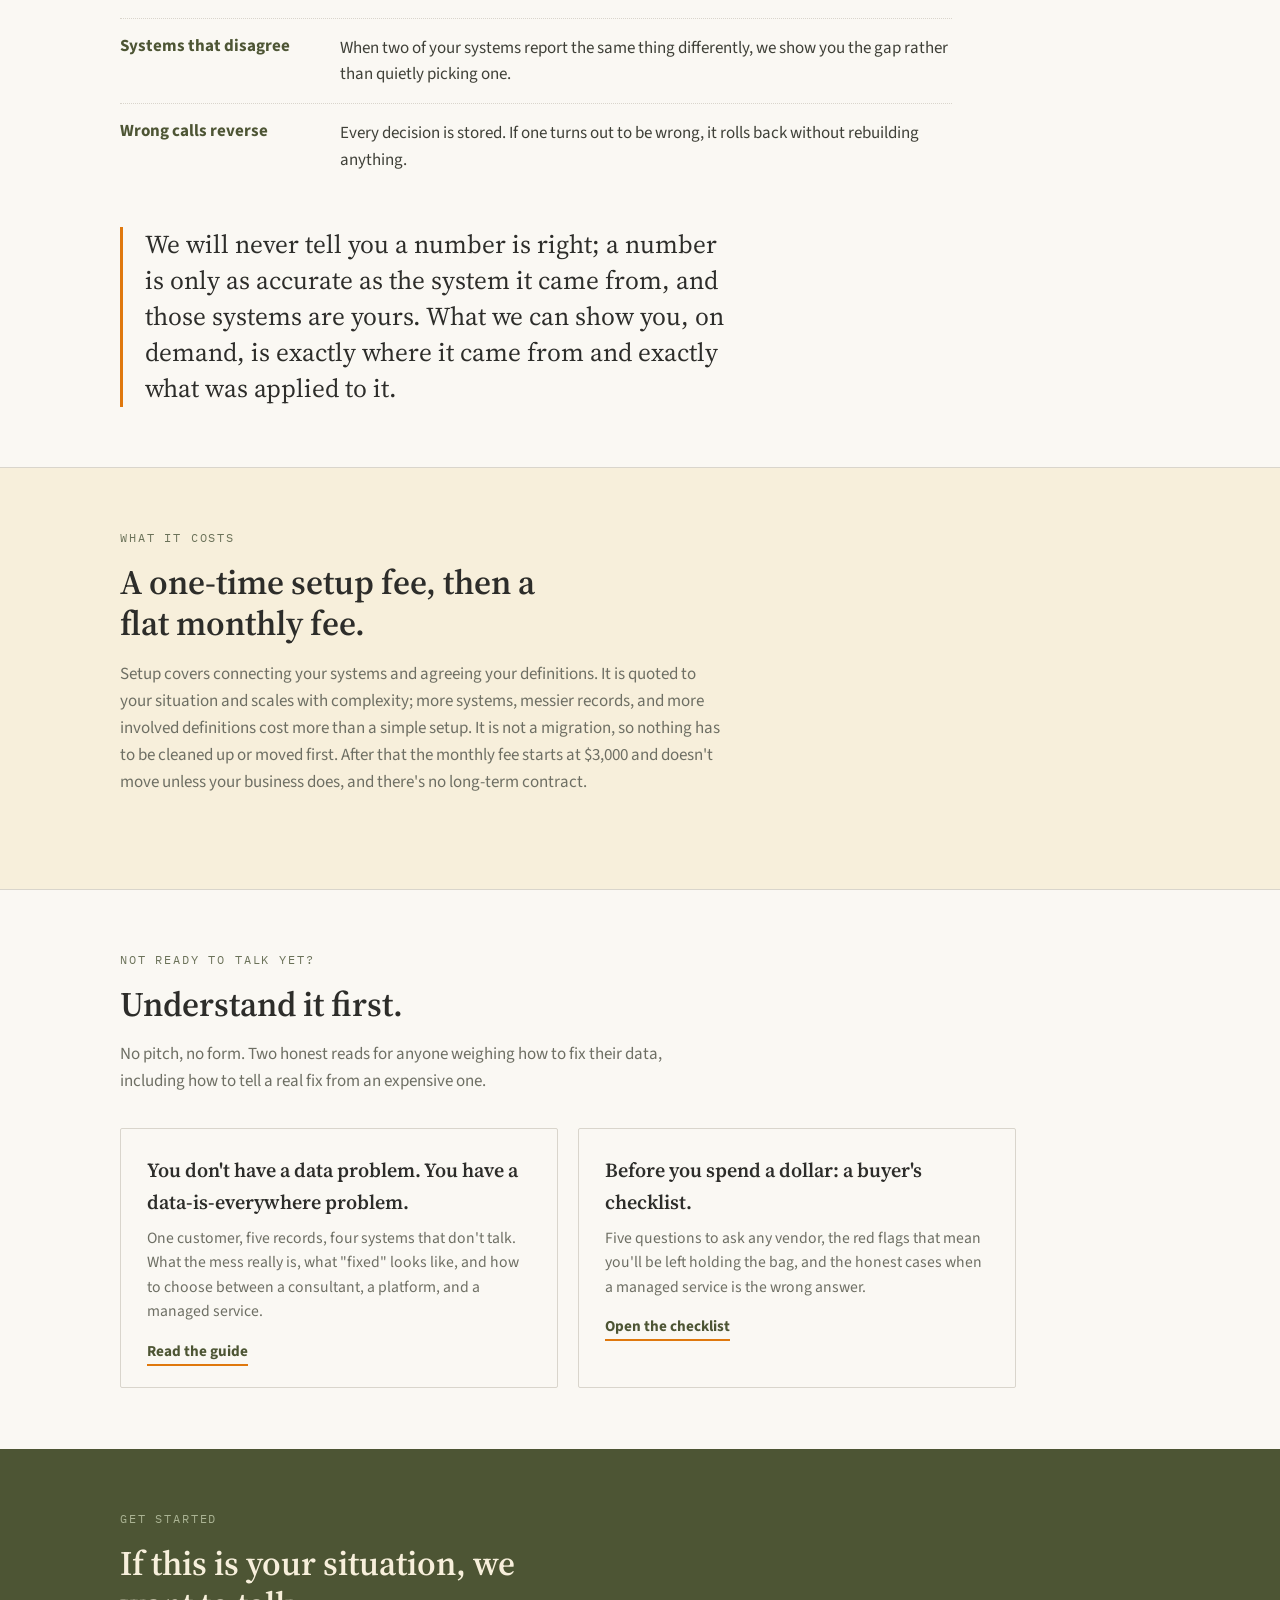
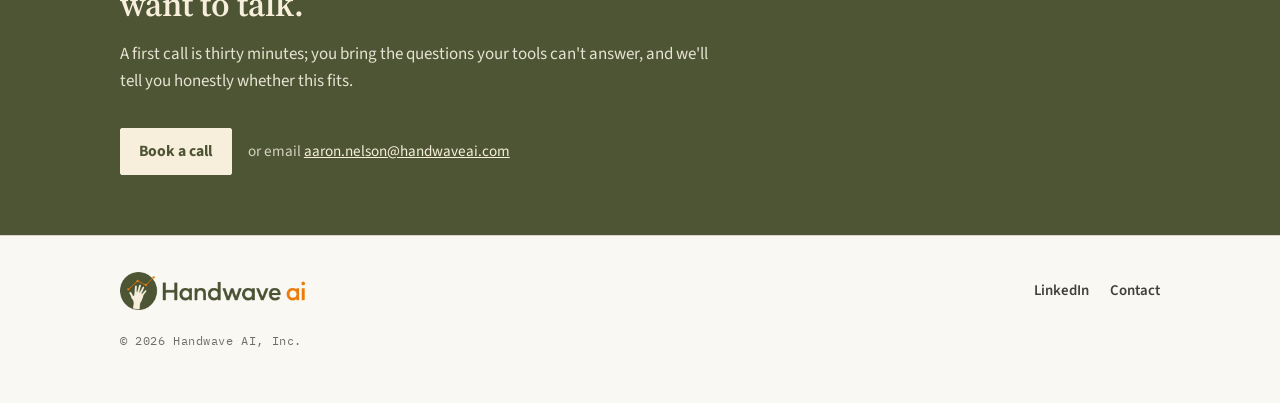
==== commit b62310e9: "Setup fee scales with complexity; reconcile checklist red flags" ====
--- a/index.html
+++ b/index.html
@@ -3,7 +3,7 @@
 <head>
 <meta charset="utf-8">
 <meta name="viewport" content="width=device-width, initial-scale=1, viewport-fit=cover">
-<title>Handwave AI — Every number arrives with its receipts</title>
+<title>Every number arrives with its receipts | Handwave AI</title>
 <meta name="description" content="Handwave AI builds and maintains governed reporting on one clean set of records drawn from every system you run; customer identity resolution, field-level lineage, and every number traceable to its source and the decision that produced it.">
 
 <!-- GA4 -->
@@ -230,7 +230,7 @@
     </div>
   </section>
 
-  <!-- THE FORK — two doors, early -->
+  <!-- THE FORK: two doors, early -->
   <section class="doors" aria-label="Choose your path">
     <div class="wrap">
       <div class="grid">
@@ -315,7 +315,7 @@
     </div>
   </section>
 
-  <!-- PROOF — shared spine -->
+  <!-- PROOF: shared spine -->
   <section class="block" id="proof">
     <div class="wrap">
       <p class="kicker">How you can check the numbers</p>
@@ -345,11 +345,12 @@
   <section class="block tint" id="pricing">
     <div class="wrap">
       <p class="kicker">What it costs</p>
-      <h2>A flat monthly fee. No setup fee.</h2>
-      <p class="intro">Starting at $3,000 per month, sized to the number of systems and the
-      reporting you need. No long-term contract required. Connecting your systems and agreeing your
-      definitions is part of the service, not a separate project, and the monthly number doesn't
-      move unless your business does.</p>
+      <h2>A one-time setup fee, then a flat monthly fee.</h2>
+      <p class="intro">Setup covers connecting your systems and agreeing your definitions. It is
+      quoted to your situation and scales with complexity; more systems, messier records, and more
+      involved definitions cost more than a simple setup. It is not a migration, so nothing has to
+      be cleaned up or moved first. After that the monthly fee starts at $3,000 and doesn't move
+      unless your business does, and there's no long-term contract.</p>
     </div>
   </section>
 
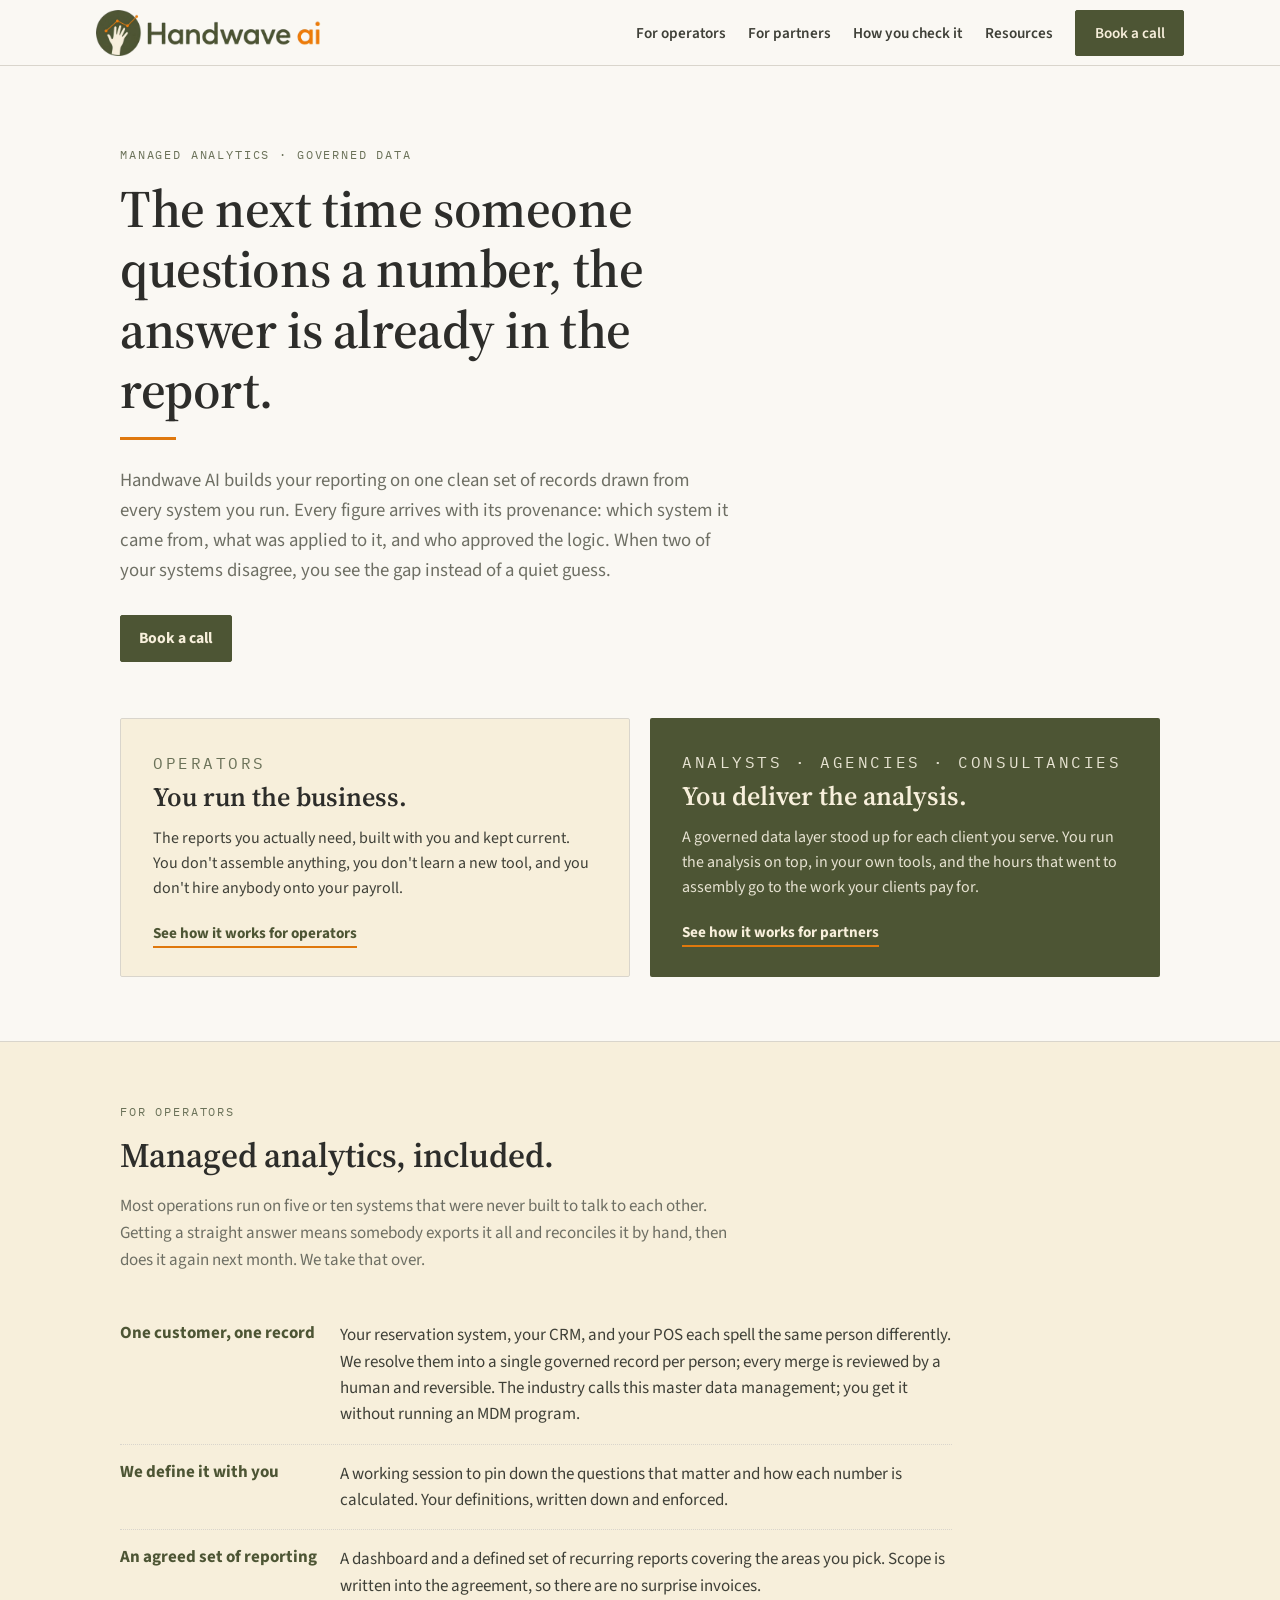
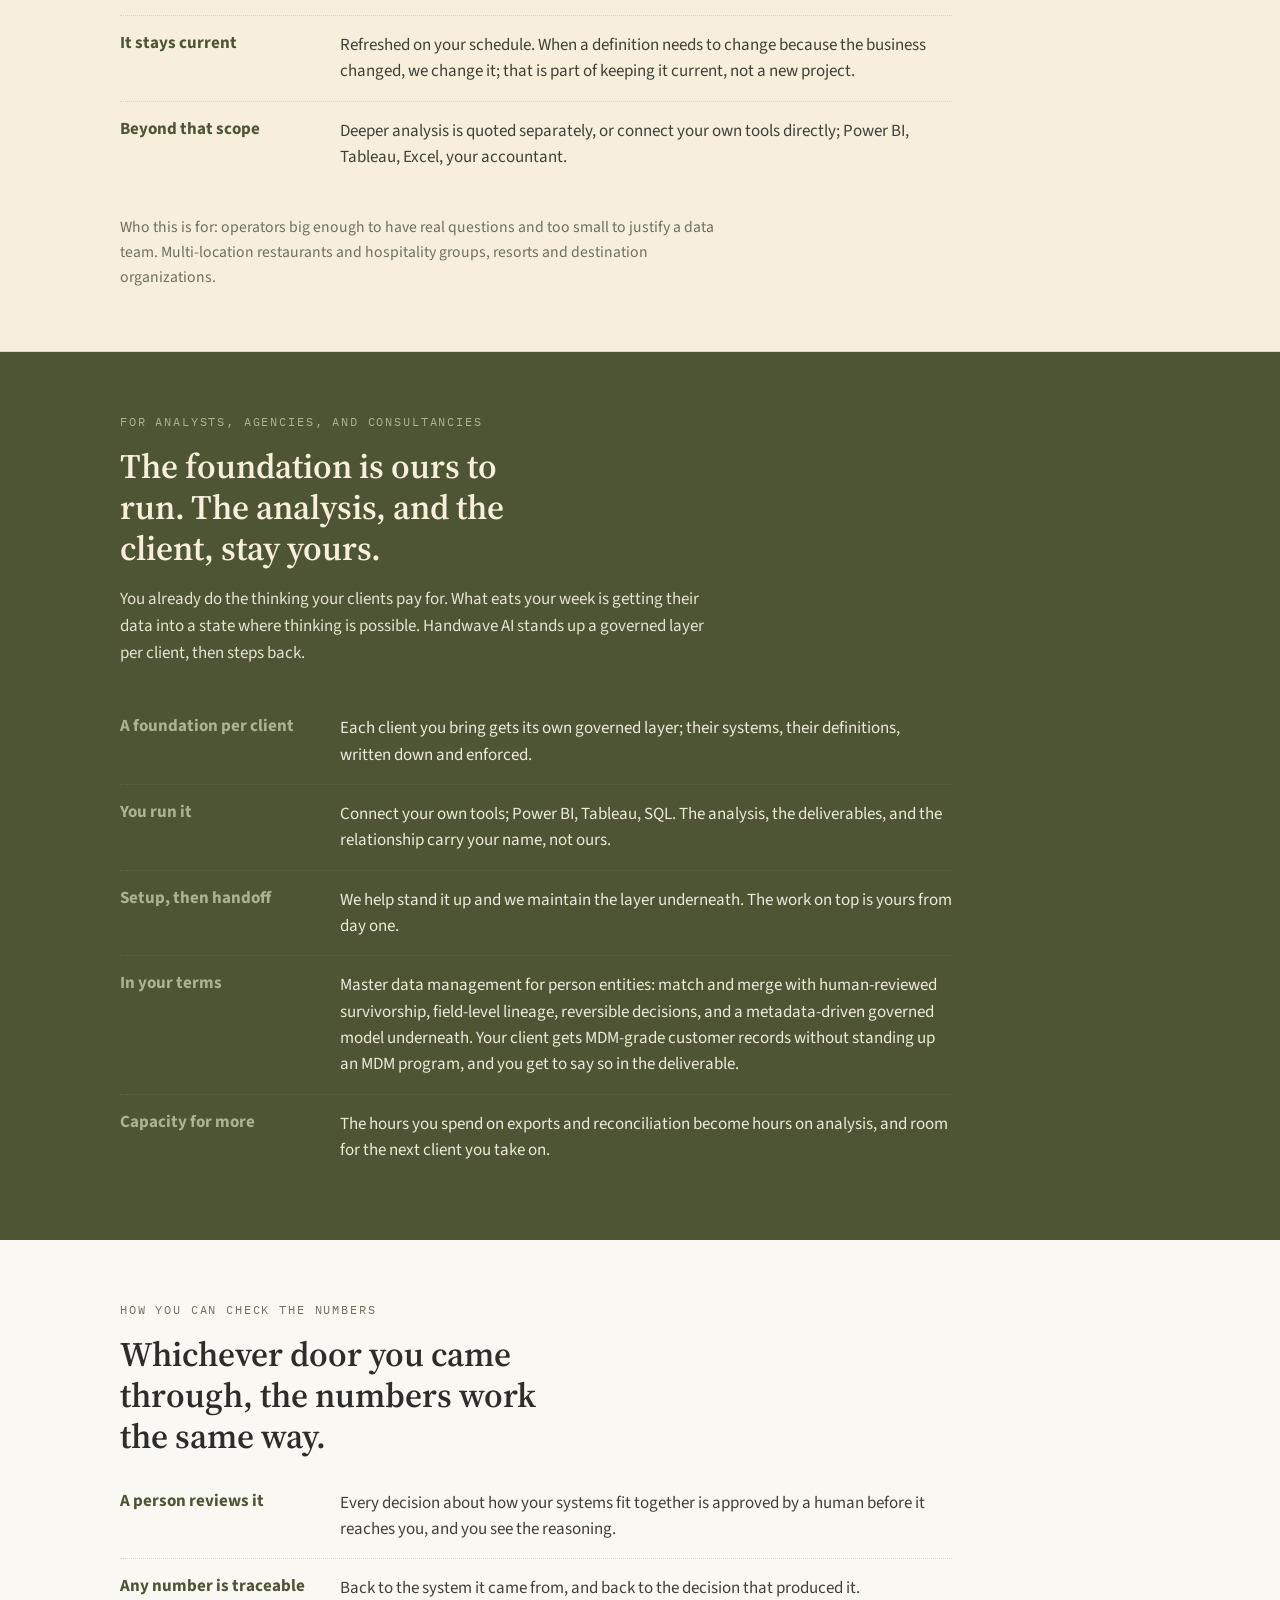
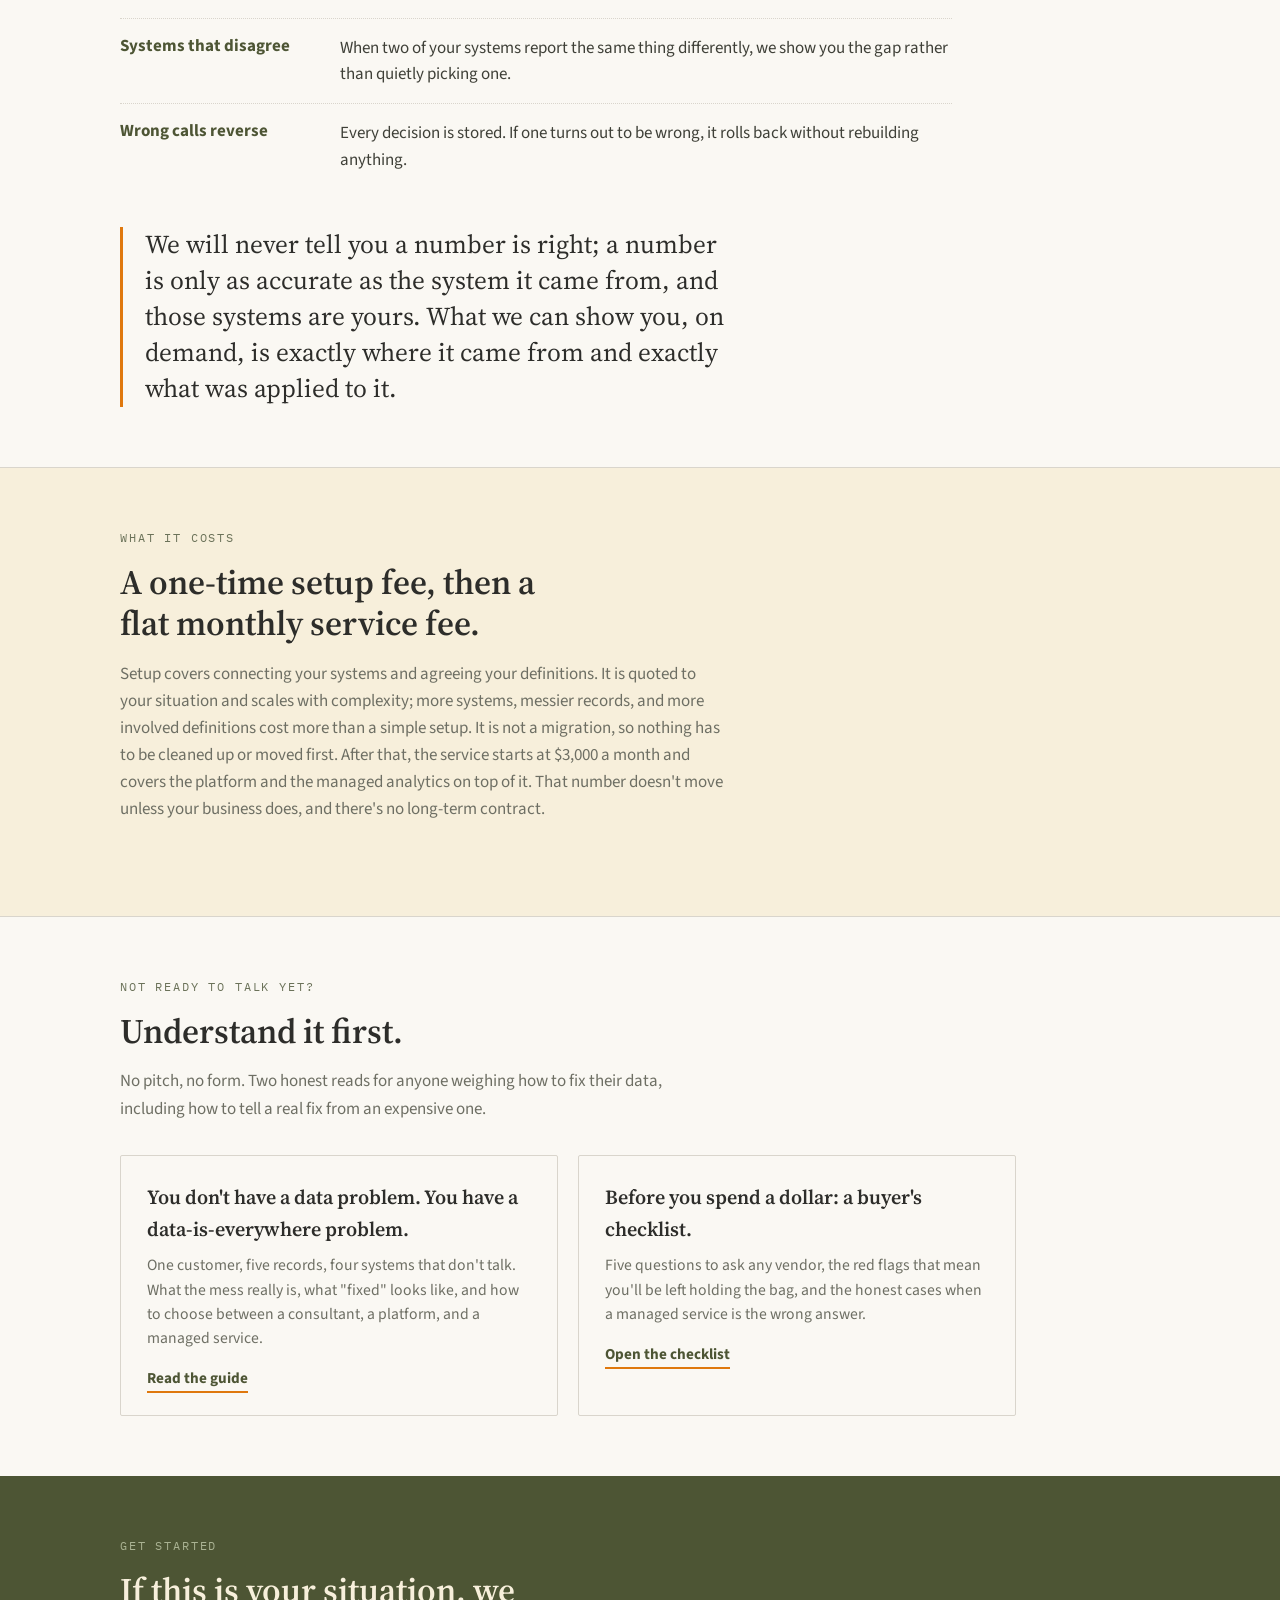
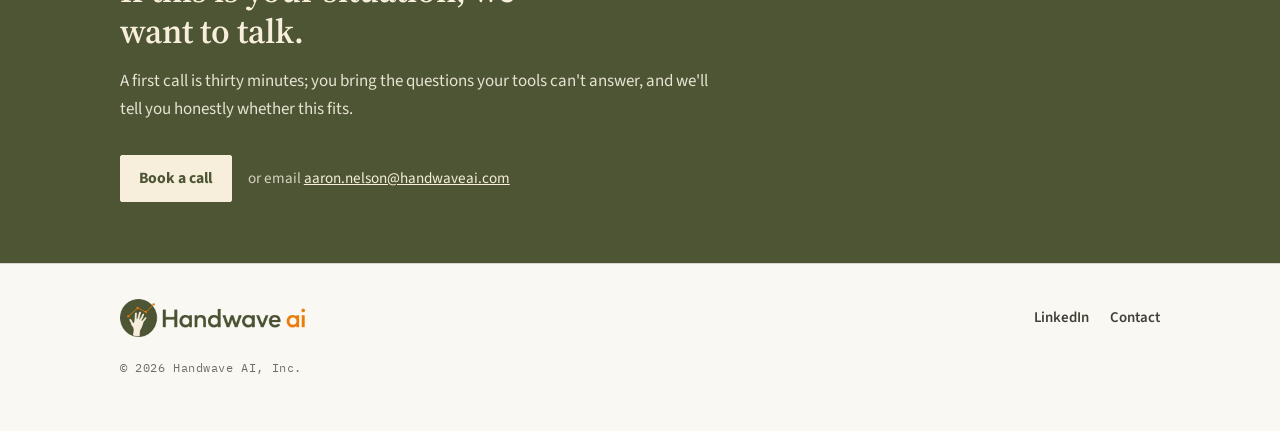
==== commit 0d0ece09: "Monthly fee reads as service fee" ====
--- a/index.html
+++ b/index.html
@@ -345,12 +345,13 @@
   <section class="block tint" id="pricing">
     <div class="wrap">
       <p class="kicker">What it costs</p>
-      <h2>A one-time setup fee, then a flat monthly fee.</h2>
+      <h2>A one-time setup fee, then a flat monthly service fee.</h2>
       <p class="intro">Setup covers connecting your systems and agreeing your definitions. It is
       quoted to your situation and scales with complexity; more systems, messier records, and more
       involved definitions cost more than a simple setup. It is not a migration, so nothing has to
-      be cleaned up or moved first. After that the monthly fee starts at $3,000 and doesn't move
-      unless your business does, and there's no long-term contract.</p>
+      be cleaned up or moved first. After that, the service starts at $3,000 a month and covers the
+      platform and the managed analytics on top of it. That number doesn't move unless your
+      business does, and there's no long-term contract.</p>
     </div>
   </section>
 
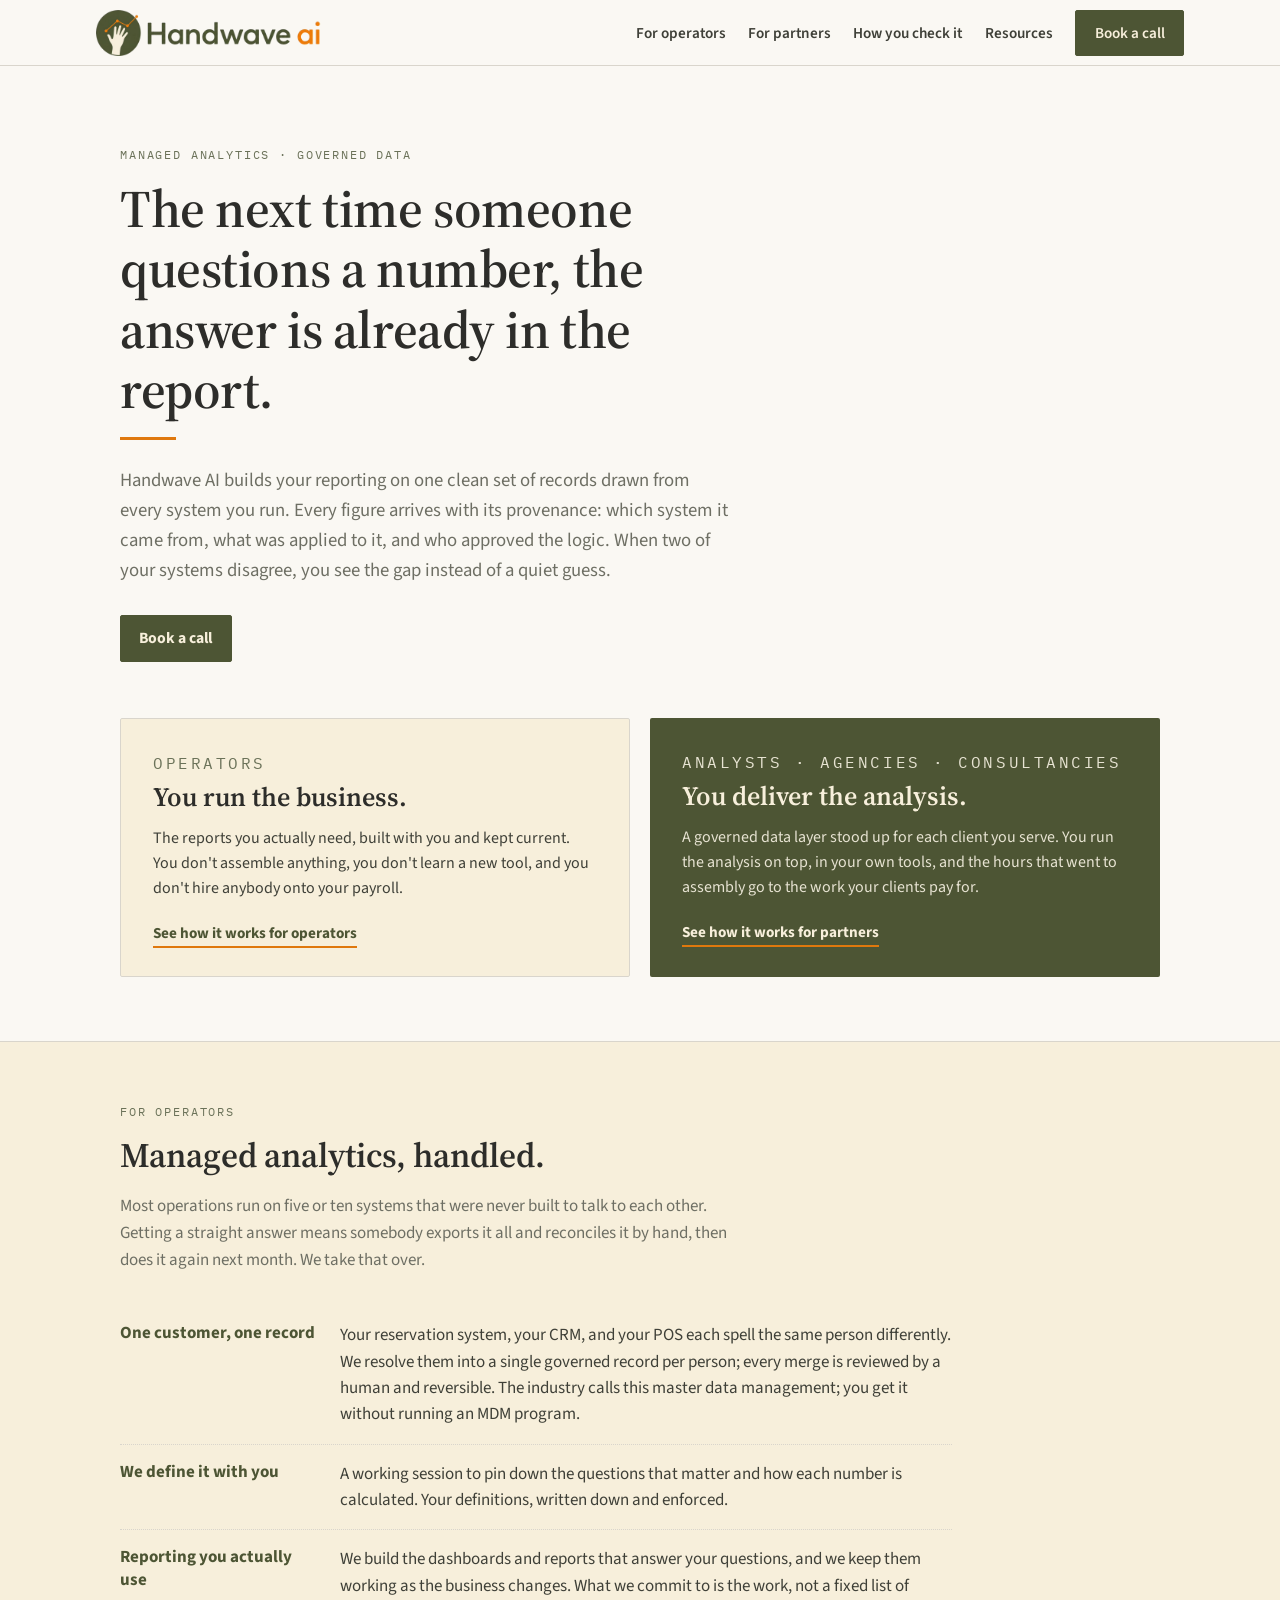
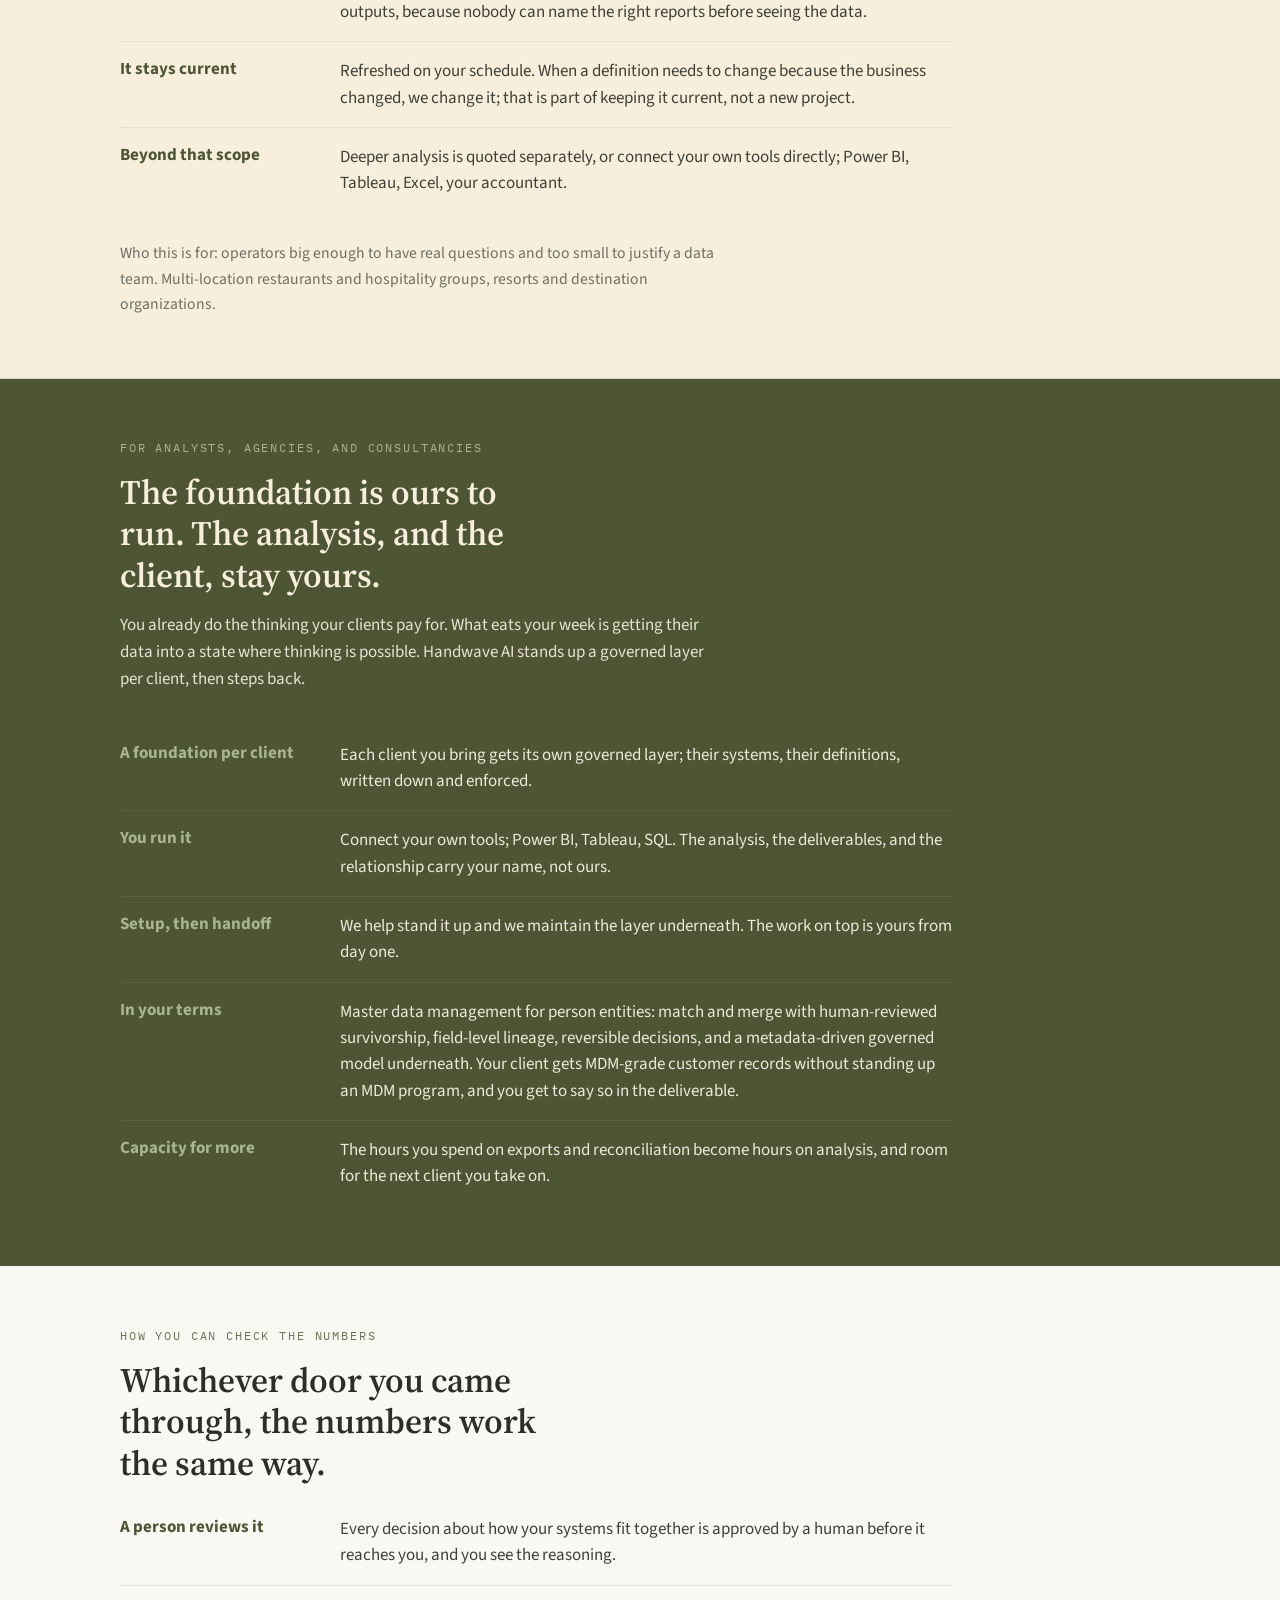
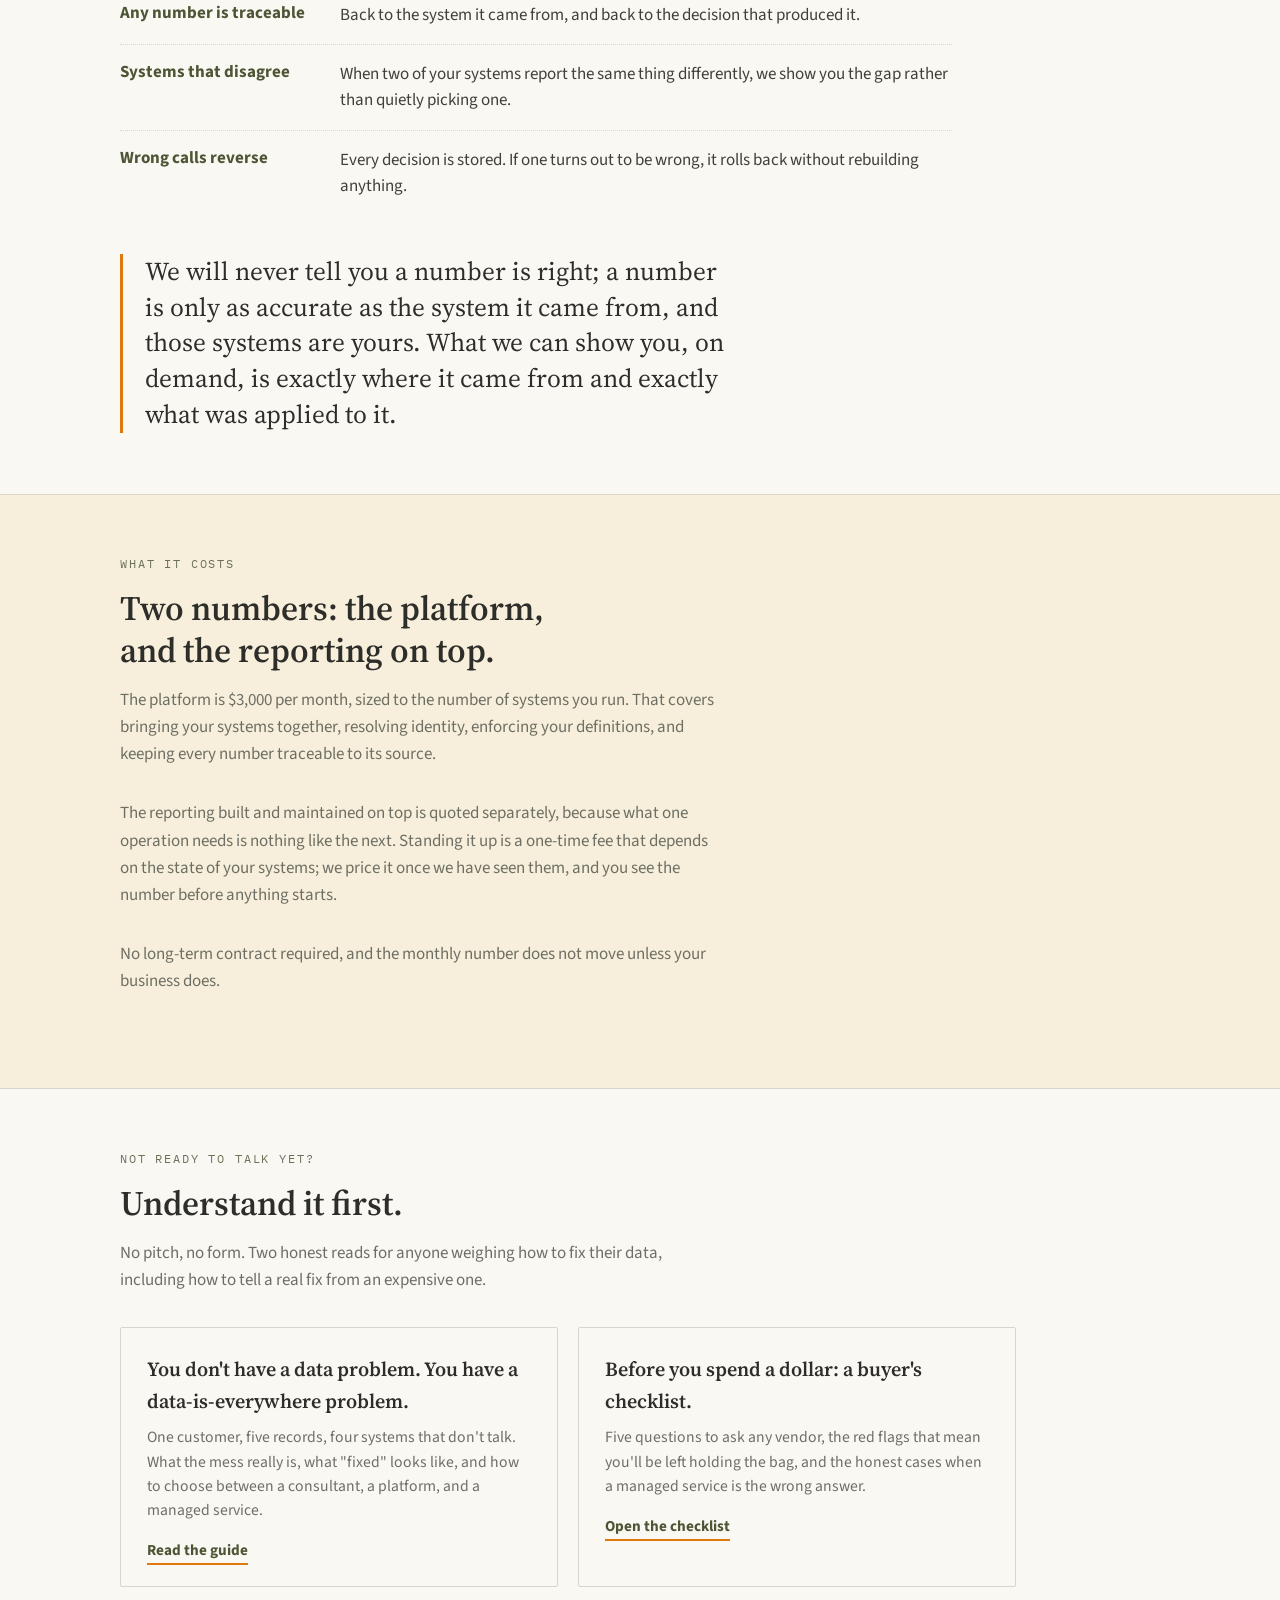
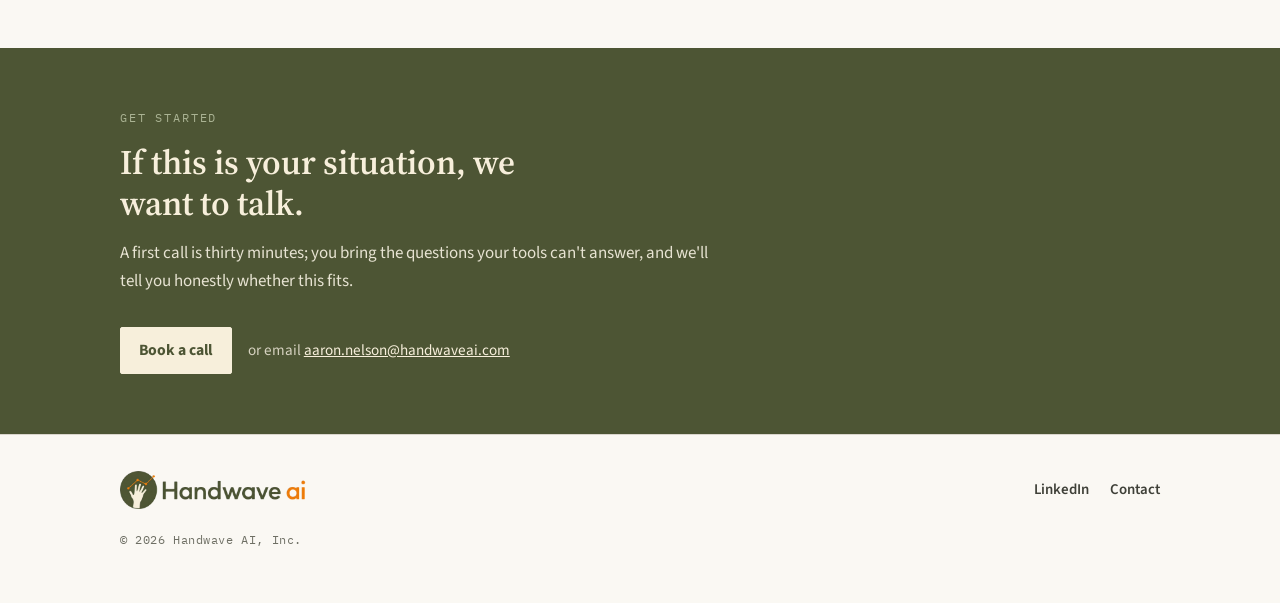
==== commit 4bb67027: "Pricing split: platform and reporting" ====
--- a/index.html
+++ b/index.html
@@ -256,7 +256,7 @@
   <section class="block tint" id="operators">
     <div class="wrap">
       <p class="kicker">For operators</p>
-      <h2>Managed analytics, included.</h2>
+      <h2>Managed analytics, handled.</h2>
       <p class="intro">Most operations run on five or ten systems that were never built to talk to
       each other. Getting a straight answer means somebody exports it all and reconciles it by hand,
       then does it again next month. We take that over.</p>
@@ -269,9 +269,10 @@
         <div class="row"><div class="k">We define it with you</div>
           <div class="v">A working session to pin down the questions that matter and how each number
           is calculated. Your definitions, written down and enforced.</div></div>
-        <div class="row"><div class="k">An agreed set of reporting</div>
-          <div class="v">A dashboard and a defined set of recurring reports covering the areas you
-          pick. Scope is written into the agreement, so there are no surprise invoices.</div></div>
+        <div class="row"><div class="k">Reporting you actually use</div>
+          <div class="v">We build the dashboards and reports that answer your questions, and we keep
+          them working as the business changes. What we commit to is the work, not a fixed list of
+          outputs, because nobody can name the right reports before seeing the data.</div></div>
         <div class="row"><div class="k">It stays current</div>
           <div class="v">Refreshed on your schedule. When a definition needs to change because the
           business changed, we change it; that is part of keeping it current, not a new project.</div></div>
@@ -345,13 +346,16 @@
   <section class="block tint" id="pricing">
     <div class="wrap">
       <p class="kicker">What it costs</p>
-      <h2>A one-time setup fee, then a flat monthly service fee.</h2>
-      <p class="intro">Setup covers connecting your systems and agreeing your definitions. It is
-      quoted to your situation and scales with complexity; more systems, messier records, and more
-      involved definitions cost more than a simple setup. It is not a migration, so nothing has to
-      be cleaned up or moved first. After that, the service starts at $3,000 a month and covers the
-      platform and the managed analytics on top of it. That number doesn't move unless your
-      business does, and there's no long-term contract.</p>
+      <h2>Two numbers: the platform, and the reporting on top.</h2>
+      <p class="intro">The platform is $3,000 per month, sized to the number of systems you run.
+      That covers bringing your systems together, resolving identity, enforcing your definitions,
+      and keeping every number traceable to its source.</p>
+      <p class="intro">The reporting built and maintained on top is quoted separately, because what
+      one operation needs is nothing like the next. Standing it up is a one-time fee that depends on
+      the state of your systems; we price it once we have seen them, and you see the number before
+      anything starts.</p>
+      <p class="intro">No long-term contract required, and the monthly number does not move unless
+      your business does.</p>
     </div>
   </section>
 
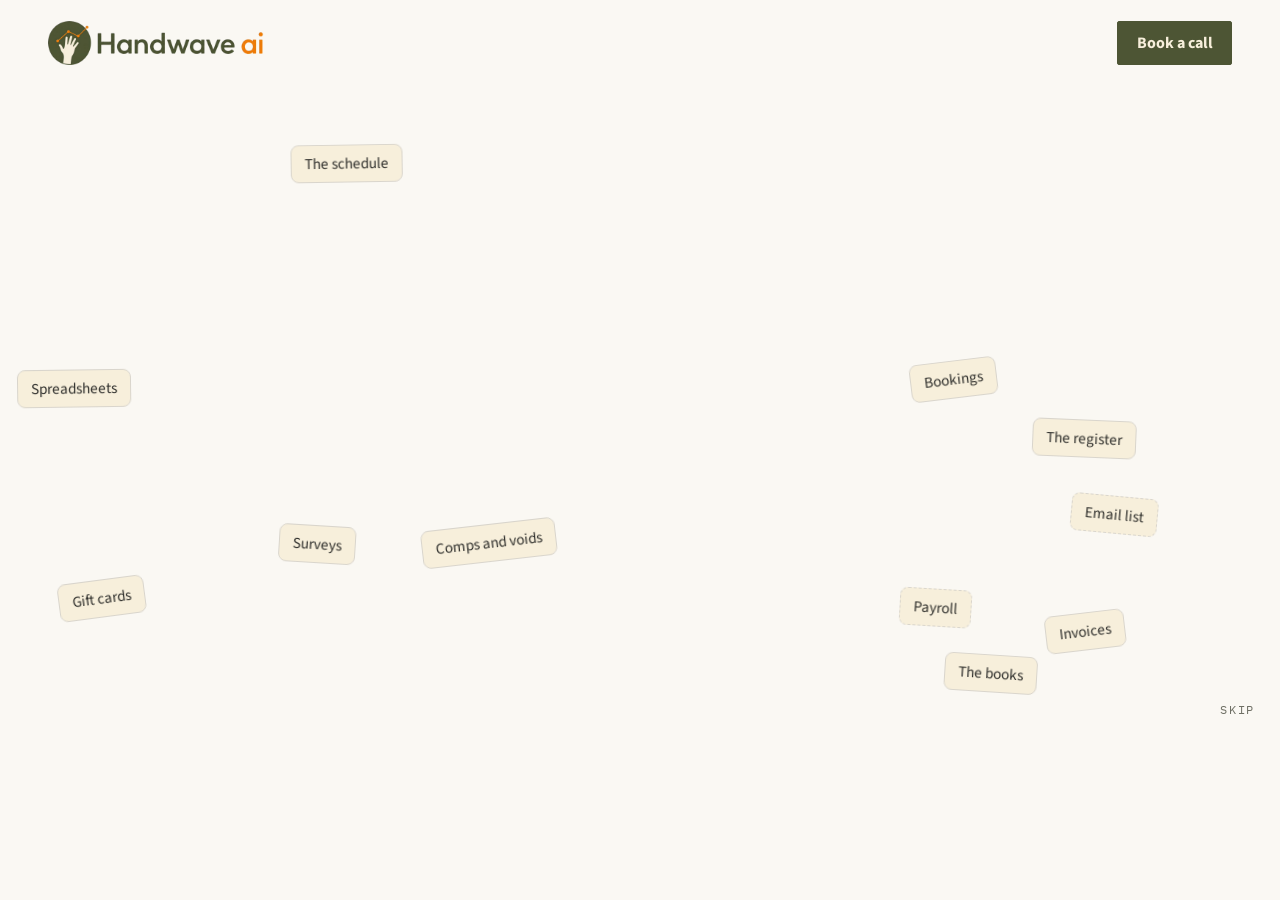
==== commit 96bae34c: "v3 site: splash homepage, content pages on shared spine, about page, headshots" ====
--- a/index.html
+++ b/index.html
@@ -3,8 +3,8 @@
 <head>
 <meta charset="utf-8">
 <meta name="viewport" content="width=device-width, initial-scale=1, viewport-fit=cover">
-<title>Every number arrives with its receipts | Handwave AI</title>
-<meta name="description" content="Handwave AI builds and maintains governed reporting on one clean set of records drawn from every system you run; customer identity resolution, field-level lineage, and every number traceable to its source and the decision that produced it.">
+<title>Know. Then lead. | Handwave AI</title>
+<meta name="description" content="Handwave AI makes the systems you already run talk to each other, and keeps it that way, so you get answers instead of shrugs.">
 
 <!-- GA4 -->
 <script async src="https://www.googletagmanager.com/gtag/js?id=G-V5PC7Z1J04"></script>
@@ -17,414 +17,171 @@
 
 <link rel="preconnect" href="https://fonts.googleapis.com">
 <link rel="preconnect" href="https://fonts.gstatic.com" crossorigin>
-<!-- Type is provisional: Source Serif 4 in the mock pending Tina's ratification of a brand typeface -->
-<link href="https://fonts.googleapis.com/css2?family=Source+Serif+4:opsz,wght@8..60,400;8..60,600;8..60,700&family=Source+Sans+3:wght@400;600;700&family=IBM+Plex+Mono:wght@500&display=swap" rel="stylesheet">
-
+<link href="https://fonts.googleapis.com/css2?family=Source+Serif+4:opsz,wght@8..60,400;8..60,600&family=Source+Sans+3:wght@400;600;700&family=IBM+Plex+Mono:wght@500&display=swap" rel="stylesheet">
 <style>
   :root{
-    --olive:#4D5534;
-    --moss:#6B7259;
-    --orange:#DF780D;
-    --ivory:#F7EFDB;
-    --paper:#FAF8F3;
-    --stone:#D9D5CC;
-    --sage:#AAB393;
-    --charcoal:#2D2D2A;
-    --body:#3F4038;
-    --muted:#6E6F64;
-    --serif:'Source Serif 4','Charter',Georgia,serif;
-    --sans:'Source Sans 3','Segoe UI','Liberation Sans',sans-serif;
-    --mono:'IBM Plex Mono','Consolas',ui-monospace,monospace;
-    --measure:38rem;
+    --olive:#4D5534; --moss:#6B7259; --orange:#DF780D; --ivory:#F7EFDB; --paper:#FAF8F3;
+    --stone:#D9D5CC; --sage:#AAB393; --charcoal:#2D2D2A; --muted:#6E6F64;
+    --serif:'Source Serif 4',Georgia,serif; --sans:'Source Sans 3','Segoe UI',sans-serif;
+    --mono:'IBM Plex Mono',ui-monospace,monospace;
     box-sizing:border-box;
-    padding-top:env(safe-area-inset-top,0px);
-    padding-bottom:env(safe-area-inset-bottom,0px);
+    padding-top:env(safe-area-inset-top,0px); padding-bottom:env(safe-area-inset-bottom,0px);
   }
-  html{ scroll-behavior:smooth; scroll-padding-top:calc(4.5rem + env(safe-area-inset-top,0px)); }
   *,*::before,*::after{ box-sizing:inherit; }
-  html,body{ margin:0; padding:0; }
-  body{ background:var(--paper); color:var(--body); font-family:var(--sans);
-        font-size:1.0625rem; line-height:1.6; }
-  img{ max-width:100%; height:auto; }
-  a{ color:var(--olive); }
-  a:focus-visible, button:focus-visible{ outline:3px solid var(--orange); outline-offset:2px; }
+  html,body{ margin:0; height:100%; }
+  body{ background:var(--paper); color:var(--charcoal); font-family:var(--sans);
+    display:flex; flex-direction:column; min-height:100%; overflow-x:hidden; }
+  a:focus-visible, button:focus-visible{ outline:3px solid var(--orange); outline-offset:3px; }
 
-  .wrap{ max-width:68rem; margin:0 auto; padding:0 1.5rem; }
+  .top{ display:flex; align-items:center; justify-content:space-between; padding:1.3rem clamp(1.2rem,4vw,3rem); position:relative; z-index:3; }
+  .top img{ height:44px; width:auto; display:block; }
+  .btn{ display:inline-block; text-decoration:none; font-weight:700; background:var(--olive); color:var(--ivory);
+    padding:.62rem 1.15rem; border-radius:2px; border:1px solid var(--olive); }
+  .btn:hover{ background:#3e452a; }
 
-  /* ---------- header ---------- */
-  header.site{
-    position:sticky; top:env(safe-area-inset-top,0px); z-index:10;
-    background:rgba(250,248,243,.94); backdrop-filter:blur(6px);
-    border-bottom:1px solid var(--stone);
-  }
-  .bar{ display:flex; align-items:center; gap:1.5rem; padding:.6rem 0; }
-  .bar img{ height:46px; width:auto; display:block; }
-  nav.primary{ margin-left:auto; display:flex; gap:1.4rem; align-items:center; }
-  nav.primary a{ text-decoration:none; color:var(--body); font-weight:600; font-size:.95rem; }
-  nav.primary a:hover{ color:var(--olive); }
-  nav.primary a.btn, nav.primary a.btn:hover{ color:var(--ivory); }
-  .btn{
-    display:inline-block; text-decoration:none; font-weight:700; font-size:.98rem;
-    background:var(--olive); color:var(--ivory); padding:.62rem 1.15rem;
-    border:1px solid var(--olive); border-radius:2px;
-  }
-  .btn:hover{ background:#3e452a; }
-  .btn.ghost{ background:transparent; color:var(--olive); }
-  .btn.ghost:hover{ background:var(--ivory); }
-  .btn.on-dark{ background:var(--ivory); color:var(--olive); border-color:var(--ivory); }
-  .btn.on-dark:hover{ background:var(--paper); }
+  /* the stage: data gets grabbed, ordered, and resolved */
+  .stage{ flex:1; position:relative; display:flex; align-items:center; justify-content:center;
+    min-height:420px; padding:2rem 1.5rem; }
+  .bits{ position:absolute; inset:0; pointer-events:none; z-index:1; }
+  .bit{ position:absolute; left:0; top:0; white-space:nowrap; font-size:.95rem; color:var(--charcoal);
+    background:var(--ivory); border:1px solid var(--stone); border-radius:8px; padding:.45rem .8rem;
+    transition:transform 1.6s cubic-bezier(.6,.05,.25,1), opacity .9s ease, background .4s ease, border-color .4s ease, color .4s ease;
+    will-change:transform,opacity; }
+  .bit.dash{ border-style:dashed; }
+  .bit.ordered{ background:#FFFFFF; border-color:var(--sage); border-left:3px solid var(--olive); border-style:solid;
+    font-family:var(--mono); font-size:.8rem; letter-spacing:.04em; color:var(--olive); }
+  .wave{ position:absolute; top:0; bottom:0; left:-30%; width:30%; z-index:0; pointer-events:none; opacity:0;
+    background:linear-gradient(90deg, rgba(77,85,52,0) 0%, rgba(77,85,52,.10) 50%, rgba(77,85,52,0) 100%); }
+  .playing .wave.go{ animation:sweep 2.2s cubic-bezier(.5,0,.3,1) forwards; }
+  @keyframes sweep{ 0%{ left:-30%; opacity:1; } 100%{ left:110%; opacity:1; } }
 
-  /* ---------- kicker ---------- */
-  .kicker{
-    font-family:var(--mono); font-size:.72rem; letter-spacing:.16em;
-    text-transform:uppercase; color:var(--moss); margin:0 0 .9rem;
-  }
-  .dark .kicker{ color:var(--sage); }
+  .resolve{ position:relative; z-index:2; text-align:center; max-width:46rem; }
+  .resolve h1{ font-family:var(--serif); font-weight:600; letter-spacing:-.016em; line-height:1;
+    font-size:clamp(3.4rem,10vw,7.5rem); margin:0 0 1.4rem; color:var(--charcoal); }
+  .resolve p{ font-family:var(--serif); font-size:clamp(1.15rem,2.1vw,1.5rem); line-height:1.4; color:var(--charcoal);
+    margin:0 auto 2rem; max-width:34rem; }
+  .resolve .btn{ font-size:1.02rem; padding:.75rem 1.4rem; }
+  .playing .resolve h1, .playing .resolve p, .playing .resolve .btn{ opacity:0; transform:translateY(10px); }
+  .done .resolve h1, .done .resolve p, .done .resolve .btn{ opacity:1; transform:none;
+    transition:opacity 1s ease, transform 1s ease; }
+  .done .resolve p{ transition-delay:.4s; }
+  .done .resolve .btn{ transition-delay:.75s; }
+  .skip{ position:absolute; right:1.2rem; bottom:1rem; z-index:3; background:none; border:0; cursor:pointer;
+    font-family:var(--mono); font-size:.72rem; letter-spacing:.14em; text-transform:uppercase; color:var(--muted); }
+  .done .skip{ display:none; }
 
-  /* ---------- hero ---------- */
-  .hero{ padding:5rem 0 3.5rem; }
-  .hero h1{
-    font-family:var(--serif); font-weight:600; letter-spacing:-.008em;
-    font-size:clamp(2.1rem, 4.6vw, 3.3rem); line-height:1.14;
-    color:var(--charcoal); margin:0 0 1.1rem; max-width:22ch;
-  }
-  .hero .standfirst{
-    font-size:1.17rem; line-height:1.6; color:var(--muted);
-    max-width:var(--measure); margin:0 0 1.8rem;
-  }
-  .hero .rule-accent{ width:3.5rem; height:3px; background:var(--orange);
-    border:0; margin:0 0 1.6rem; }
-  @media (prefers-reduced-motion: no-preference){
-    .hero > *{ opacity:0; transform:translateY(10px);
-      animation:rise .55s ease-out forwards; }
-    .hero > *:nth-child(2){ animation-delay:.08s; }
-    .hero > *:nth-child(3){ animation-delay:.16s; }
-    .hero > *:nth-child(4){ animation-delay:.24s; }
-    @keyframes rise{ to{ opacity:1; transform:none; } }
-  }
+  /* the pages, at the bottom */
+  .doors{ position:relative; z-index:3; border-top:1px solid var(--stone); padding:1.6rem clamp(1.2rem,4vw,3rem) 1.4rem; }
+  .doors ul{ list-style:none; margin:0 auto; padding:0; max-width:72rem;
+    display:grid; grid-template-columns:repeat(5,1fr); gap:1rem; }
+  .doors a{ display:block; text-decoration:none; padding:1rem 1.1rem; border-radius:12px; border:1px solid var(--stone);
+    background:#FFFFFF; height:100%; transition:border-color .2s ease, transform .2s ease; }
+  .doors a:hover{ border-color:var(--olive); transform:translateY(-2px); }
+  .doors .dt{ display:block; font-family:var(--serif); font-weight:600; font-size:1.2rem; color:var(--charcoal); }
+  .doors .dd{ display:block; color:var(--muted); font-size:.9rem; margin-top:.2rem; }
+  .playing .doors{ opacity:0; }
+  .done .doors{ opacity:1; transition:opacity .8s ease .7s; }
+  .legal{ text-align:center; font-family:var(--mono); font-size:.7rem; letter-spacing:.06em; color:var(--muted); margin:1.2rem 0 0; }
 
-  /* ---------- two doors ---------- */
-  .doors{ padding:0 0 4rem; }
-  .doors .grid{ display:grid; grid-template-columns:1fr 1fr; gap:1.25rem; }
-  .door{
-    display:block; text-decoration:none; padding:2rem 2rem 1.8rem;
-    border-radius:2px; position:relative;
-  }
-  .door h2{
-    font-family:var(--serif); font-weight:600; font-size:1.65rem;
-    line-height:1.2; margin:.4rem 0 .8rem;
-  }
-  .door p{ margin:0 0 1.2rem; font-size:1rem; line-height:1.55; }
-  .door .go{ font-weight:700; font-size:.95rem;
-    border-bottom:2px solid var(--orange); padding-bottom:2px; }
-  .door.light{ background:var(--ivory); border:1px solid var(--stone); color:var(--body); }
-  .door.light h2{ color:var(--charcoal); }
-  .door.light .go{ color:var(--olive); }
-  .door.light:hover{ background:#F2E8CE; }
-  .door.dark{ background:var(--olive); color:var(--ivory); }
-  .door.dark h2{ color:var(--ivory); }
-  .door.dark p{ color:#E7E3D2; }
-  .door.dark .go{ color:var(--ivory); }
-  .door.dark:hover{ background:#434a2d; }
-  .door .kicker{ margin-bottom:.2rem; }
-
-  /* ---------- sections ---------- */
-  section.block{ padding:3.8rem 0; }
-  section.block.tint{ background:var(--ivory);
-    border-top:1px solid var(--stone); border-bottom:1px solid var(--stone); }
-  section.block.dark{ background:var(--olive); color:var(--ivory); }
-  section.block h2{
-    font-family:var(--serif); font-weight:600; font-size:clamp(1.6rem,3vw,2.15rem);
-    line-height:1.2; color:var(--charcoal); margin:0 0 1rem; max-width:26ch;
-  }
-  section.block.dark h2{ color:var(--ivory); }
-  section.block .intro{ max-width:var(--measure); color:var(--muted); margin:0 0 2rem; }
-  section.block.dark .intro{ color:#E7E3D2; }
-
-  /* definition rows, carried from the one-pager */
-  .rows{ max-width:52rem; }
-  .row{ display:grid; grid-template-columns:12.5rem 1fr; gap:1.25rem;
-    padding:1rem 0; border-bottom:1px dotted var(--stone); }
-  .row:last-child{ border-bottom:none; }
-  .row .k{ font-weight:700; color:var(--olive); line-height:1.35; }
-  .row .v{ color:var(--body); line-height:1.55; }
-  .dark .row{ border-bottom-color:#5d6544; }
-  .dark .row .k{ color:var(--sage); }
-  .dark .row .v{ color:#EDEADA; }
-
-  .aside{ font-size:.98rem; color:var(--muted); max-width:var(--measure); margin:1.8rem 0 0; }
-  .dark .aside{ color:#D6D2C0; }
-
-  /* pull quote */
-  .pull{
-    font-family:var(--serif); font-size:clamp(1.25rem,2.4vw,1.6rem); line-height:1.4;
-    color:var(--charcoal); max-width:44rem; margin:0;
-    padding-left:1.4rem; border-left:3px solid var(--orange);
-  }
-
-  /* resources */
-  .res-grid{ display:grid; grid-template-columns:1fr 1fr; gap:1.25rem; max-width:56rem; }
-  .res{ display:block; text-decoration:none; background:var(--paper);
-    border:1px solid var(--stone); padding:1.6rem 1.6rem 1.4rem; border-radius:2px; }
-  .res:hover{ border-color:var(--sage); background:#fff; }
-  .res h3{ font-family:var(--serif); font-weight:600; font-size:1.25rem;
-    color:var(--charcoal); margin:0 0 .5rem; }
-  .res p{ margin:0 0 .9rem; color:var(--muted); font-size:.98rem; line-height:1.55; }
-  .res .go{ color:var(--olive); font-weight:700; font-size:.95rem;
-    border-bottom:2px solid var(--orange); padding-bottom:2px; }
-
-  /* final cta */
-  .cta-final{ text-align:left; }
-  .cta-final .actions{ display:flex; gap:1rem; flex-wrap:wrap; margin-top:1.6rem; }
-  .cta-final .alt{ color:#D6D2C0; font-size:.95rem; align-self:center; }
-  .cta-final .alt a{ color:var(--ivory); }
-
-  /* footer */
-  footer.site{ border-top:1px solid var(--stone); padding:2.2rem 0 2.6rem; }
-  footer.site .cols{ display:flex; align-items:center; gap:1.5rem; flex-wrap:wrap; }
-  footer.site img{ height:38px; width:auto; }
-  footer.site nav{ margin-left:auto; display:flex; gap:1.3rem; }
-  footer.site a{ color:var(--body); text-decoration:none; font-size:.93rem; font-weight:600; }
-  footer.site a:hover{ color:var(--olive); }
-  .legal{ font-family:var(--mono); font-size:.72rem; letter-spacing:.05em;
-    color:var(--muted); margin-top:1.4rem; }
-
-  /* ---------- responsive ---------- */
   @media (max-width:860px){
-    .doors .grid, .res-grid{ grid-template-columns:1fr; }
-    .row{ grid-template-columns:1fr; gap:.25rem; }
-    nav.primary a.navlink{ display:none; }
-    .bar img{ height:36px; }
-    .hero{ padding:3.2rem 0 2.6rem; }
+    .doors ul{ grid-template-columns:1fr 1fr; }
+    .doors li:last-child{ grid-column:1 / -1; }
+    .top img{ height:36px; }
+    .stage{ min-height:460px; }
   }
 </style>
 </head>
-<body>
+<body class="playing">
 
-<header class="site">
-  <div class="wrap bar">
-    <a href="#top" aria-label="Handwave AI home"><img src="handwave_logo_horizontal.png" alt="Handwave AI"></a>
-    <nav class="primary" aria-label="Primary">
-      <a class="navlink" href="#operators">For operators</a>
-      <a class="navlink" href="#partners">For partners</a>
-      <a class="navlink" href="#proof">How you check it</a>
-      <a class="navlink" href="#resources">Resources</a>
-      <a class="btn" href="https://scheduler.zoom.us/aaron-nelson-c1mmxt/30-mins-with-aaron-1" data-ga="book_call_click" data-ga-loc="header">Book a call</a>
-    </nav>
+<div class="top">
+  <a href="index.html" aria-label="Handwave AI home"><img src="handwave_logo_horizontal.png" alt="Handwave AI"></a>
+  <a class="btn" href="https://scheduler.zoom.us/aaron-nelson-c1mmxt/30-mins-with-aaron-1" data-ga="book_call_click" data-ga-loc="splash_top">Book a call</a>
+</div>
+
+<main class="stage" id="stage">
+  <div class="wave" aria-hidden="true"></div>
+  <div class="bits" aria-hidden="true"></div>
+  <div class="resolve">
+    <h1>Know. Then&nbsp;lead.</h1>
+    <p>Your systems don't know about each other. We make them talk, and we keep it that way, so you get answers instead of shrugs.</p>
+    <a class="btn" href="https://scheduler.zoom.us/aaron-nelson-c1mmxt/30-mins-with-aaron-1" data-ga="book_call_click" data-ga-loc="splash">Book a call</a>
   </div>
-</header>
-
-<main id="top">
-
-  <!-- HERO -->
-  <section class="hero">
-    <div class="wrap">
-      <p class="kicker">Managed analytics · Governed data</p>
-      <h1>The next time someone questions a number, the answer is already in the report.</h1>
-      <hr class="rule-accent">
-      <p class="standfirst">Handwave AI builds your reporting on one clean set of records drawn from every
-      system you run. Every figure arrives with its provenance: which system it came from, what was
-      applied to it, and who approved the logic. When two of your systems disagree, you see the gap
-      instead of a quiet guess.</p>
-      <a class="btn" href="https://scheduler.zoom.us/aaron-nelson-c1mmxt/30-mins-with-aaron-1" data-ga="book_call_click" data-ga-loc="hero">Book a call</a>
-    </div>
-  </section>
-
-  <!-- THE FORK: two doors, early -->
-  <section class="doors" aria-label="Choose your path">
-    <div class="wrap">
-      <div class="grid">
-        <a class="door light" href="#operators" data-ga="door_operators_click">
-          <p class="kicker">Operators</p>
-          <h2>You run the business.</h2>
-          <p>The reports you actually need, built with you and kept current. You don't assemble
-          anything, you don't learn a new tool, and you don't hire anybody onto your payroll.</p>
-          <span class="go">See how it works for operators</span>
-        </a>
-        <a class="door dark" href="#partners" data-ga="door_partners_click">
-          <p class="kicker">Analysts · Agencies · Consultancies</p>
-          <h2>You deliver the analysis.</h2>
-          <p>A governed data layer stood up for each client you serve. You run the analysis on top,
-          in your own tools, and the hours that went to assembly go to the work your clients pay for.</p>
-          <span class="go">See how it works for partners</span>
-        </a>
-      </div>
-    </div>
-  </section>
-
-  <!-- OPERATORS -->
-  <section class="block tint" id="operators">
-    <div class="wrap">
-      <p class="kicker">For operators</p>
-      <h2>Managed analytics, handled.</h2>
-      <p class="intro">Most operations run on five or ten systems that were never built to talk to
-      each other. Getting a straight answer means somebody exports it all and reconciles it by hand,
-      then does it again next month. We take that over.</p>
-      <div class="rows">
-        <div class="row"><div class="k">One customer, one record</div>
-          <div class="v">Your reservation system, your CRM, and your POS each spell the same person
-          differently. We resolve them into a single governed record per person; every merge is
-          reviewed by a human and reversible. The industry calls this master data management; you
-          get it without running an MDM program.</div></div>
-        <div class="row"><div class="k">We define it with you</div>
-          <div class="v">A working session to pin down the questions that matter and how each number
-          is calculated. Your definitions, written down and enforced.</div></div>
-        <div class="row"><div class="k">Reporting you actually use</div>
-          <div class="v">We build the dashboards and reports that answer your questions, and we keep
-          them working as the business changes. What we commit to is the work, not a fixed list of
-          outputs, because nobody can name the right reports before seeing the data.</div></div>
-        <div class="row"><div class="k">It stays current</div>
-          <div class="v">Refreshed on your schedule. When a definition needs to change because the
-          business changed, we change it; that is part of keeping it current, not a new project.</div></div>
-        <div class="row"><div class="k">Beyond that scope</div>
-          <div class="v">Deeper analysis is quoted separately, or connect your own tools directly;
-          Power BI, Tableau, Excel, your accountant.</div></div>
-      </div>
-      <p class="aside">Who this is for: operators big enough to have real questions and too small to
-      justify a data team. Multi-location restaurants and hospitality groups, resorts and destination
-      organizations.</p>
-    </div>
-  </section>
-
-  <!-- PARTNERS -->
-  <section class="block dark" id="partners">
-    <div class="wrap">
-      <p class="kicker">For analysts, agencies, and consultancies</p>
-      <h2>The foundation is ours to run. The analysis, and the client, stay yours.</h2>
-      <p class="intro">You already do the thinking your clients pay for. What eats your week is
-      getting their data into a state where thinking is possible. Handwave AI stands up a governed
-      layer per client, then steps back.</p>
-      <div class="rows">
-        <div class="row"><div class="k">A foundation per client</div>
-          <div class="v">Each client you bring gets its own governed layer; their systems, their
-          definitions, written down and enforced.</div></div>
-        <div class="row"><div class="k">You run it</div>
-          <div class="v">Connect your own tools; Power BI, Tableau, SQL. The analysis, the
-          deliverables, and the relationship carry your name, not ours.</div></div>
-        <div class="row"><div class="k">Setup, then handoff</div>
-          <div class="v">We help stand it up and we maintain the layer underneath. The work on top
-          is yours from day one.</div></div>
-        <div class="row"><div class="k">In your terms</div>
-          <div class="v">Master data management for person entities: match and merge with
-          human-reviewed survivorship, field-level lineage, reversible decisions, and a
-          metadata-driven governed model underneath. Your client gets MDM-grade customer records
-          without standing up an MDM program, and you get to say so in the deliverable.</div></div>
-        <div class="row"><div class="k">Capacity for more</div>
-          <div class="v">The hours you spend on exports and reconciliation become hours on analysis,
-          and room for the next client you take on.</div></div>
-      </div>
-    </div>
-  </section>
-
-  <!-- PROOF: shared spine -->
-  <section class="block" id="proof">
-    <div class="wrap">
-      <p class="kicker">How you can check the numbers</p>
-      <h2>Whichever door you came through, the numbers work the same way.</h2>
-      <div class="rows">
-        <div class="row"><div class="k">A person reviews it</div>
-          <div class="v">Every decision about how your systems fit together is approved by a human
-          before it reaches you, and you see the reasoning.</div></div>
-        <div class="row"><div class="k">Any number is traceable</div>
-          <div class="v">Back to the system it came from, and back to the decision that produced it.</div></div>
-        <div class="row"><div class="k">Systems that disagree</div>
-          <div class="v">When two of your systems report the same thing differently, we show you the
-          gap rather than quietly picking one.</div></div>
-        <div class="row"><div class="k">Wrong calls reverse</div>
-          <div class="v">Every decision is stored. If one turns out to be wrong, it rolls back
-          without rebuilding anything.</div></div>
-      </div>
-      <p class="aside" style="margin-top:2.4rem">
-        <span class="pull" style="display:block">We will never tell you a number is right; a number is
-        only as accurate as the system it came from, and those systems are yours. What we can show
-        you, on demand, is exactly where it came from and exactly what was applied to it.</span>
-      </p>
-    </div>
-  </section>
-
-  <!-- PRICING SHAPE -->
-  <section class="block tint" id="pricing">
-    <div class="wrap">
-      <p class="kicker">What it costs</p>
-      <h2>Two numbers: the platform, and the reporting on top.</h2>
-      <p class="intro">The platform is $3,000 per month, sized to the number of systems you run.
-      That covers bringing your systems together, resolving identity, enforcing your definitions,
-      and keeping every number traceable to its source.</p>
-      <p class="intro">The reporting built and maintained on top is quoted separately, because what
-      one operation needs is nothing like the next. Standing it up is a one-time fee that depends on
-      the state of your systems; we price it once we have seen them, and you see the number before
-      anything starts.</p>
-      <p class="intro">No long-term contract required, and the monthly number does not move unless
-      your business does.</p>
-    </div>
-  </section>
-
-  <!-- RESOURCES -->
-  <section class="block" id="resources">
-    <div class="wrap">
-      <p class="kicker">Not ready to talk yet?</p>
-      <h2>Understand it first.</h2>
-      <p class="intro">No pitch, no form. Two honest reads for anyone weighing how to fix their
-      data, including how to tell a real fix from an expensive one.</p>
-      <div class="res-grid">
-        <a class="res" href="data-guide.html" data-ga="guide_open">
-          <h3>You don't have a data problem. You have a data-is-everywhere problem.</h3>
-          <p>One customer, five records, four systems that don't talk. What the mess really is, what
-          "fixed" looks like, and how to choose between a consultant, a platform, and a managed
-          service.</p>
-          <span class="go">Read the guide</span>
-        </a>
-        <a class="res" href="buyer-checklist.html" data-ga="checklist_open">
-          <h3>Before you spend a dollar: a buyer's checklist.</h3>
-          <p>Five questions to ask any vendor, the red flags that mean you'll be left holding the
-          bag, and the honest cases when a managed service is the wrong answer.</p>
-          <span class="go">Open the checklist</span>
-        </a>
-      </div>
-    </div>
-  </section>
-
-  <!-- FINAL CTA -->
-  <section class="block dark cta-final" id="talk">
-    <div class="wrap">
-      <p class="kicker">Get started</p>
-      <h2>If this is your situation, we want to talk.</h2>
-      <p class="intro">A first call is thirty minutes; you bring the questions your tools can't
-      answer, and we'll tell you honestly whether this fits.</p>
-      <div class="actions">
-        <a class="btn on-dark" href="https://scheduler.zoom.us/aaron-nelson-c1mmxt/30-mins-with-aaron-1" data-ga="book_call_click" data-ga-loc="footer_cta">Book a call</a>
-        <span class="alt">or email
-          <a href="mailto:aaron.nelson@handwaveai.com" data-ga="email_click">aaron.nelson@handwaveai.com</a></span>
-      </div>
-    </div>
-  </section>
-
+  <button class="skip" type="button">Skip</button>
 </main>
 
-<footer class="site">
-  <div class="wrap">
-    <div class="cols">
-      <img src="handwave_logo_horizontal.png" alt="Handwave AI">
-      <nav aria-label="Footer">
-        <a href="https://linkedin.com/company/handwaveai">LinkedIn</a>
-        <a href="mailto:aaron.nelson@handwaveai.com" data-ga="email_click">Contact</a>
-      </nav>
-    </div>
-    <p class="legal">© 2026 Handwave AI, Inc.</p>
-  </div>
-</footer>
+<nav class="doors" aria-label="Pages">
+  <ul>
+    <li><a href="how-it-works.html" data-ga="door_click" data-ga-loc="how"><span class="dt">How it works</span><span class="dd">The platform, at a glance</span></a></li>
+    <li><a href="pricing.html" data-ga="door_click" data-ga-loc="pricing"><span class="dt">Pricing</span><span class="dd">What it costs</span></a></li>
+    <li><a href="about.html" data-ga="door_click" data-ga-loc="about"><span class="dt">About</span><span class="dd">The people behind it</span></a></li>
+    <li><a href="partners.html" data-ga="door_partners_click" data-ga-loc="splash"><span class="dt">Partners</span><span class="dd">For firms that serve operators</span></a></li>
+    <li><a href="resources.html" data-ga="door_click" data-ga-loc="resources"><span class="dt">Resources</span><span class="dd">Notes and reads</span></a></li>
+  </ul>
+  <p class="legal">Answers, with receipts. · © 2026 Handwave AI, Inc.</p>
+</nav>
 
 <script>
-  // GA4 key events: one delegated listener; every element with data-ga fires its event name.
+  // GA4: one delegated listener for every data-ga element
   document.addEventListener('click', function(e){
     var el = e.target.closest('[data-ga]');
     if(!el || typeof gtag !== 'function') return;
-    gtag('event', el.getAttribute('data-ga'), {
-      location_on_page: el.getAttribute('data-ga-loc') || '',
-      link_url: el.getAttribute('href') || ''
+    gtag('event', el.getAttribute('data-ga'), { location_on_page: el.getAttribute('data-ga-loc') || '', link_url: el.getAttribute('href') || '' });
+  });
+
+  // The splash: scattered data is grabbed, put in order, and resolved into the line. About six and a half seconds.
+  (function(){
+    var body = document.body;
+    var reduce = window.matchMedia && window.matchMedia('(prefers-reduced-motion: reduce)').matches;
+    function finish(){ body.classList.remove('playing'); body.classList.add('done'); var b=document.querySelector('.bits'); if(b) b.innerHTML=''; }
+    if(reduce){ finish(); return; }
+
+    var words = ['Bookings','The register','The books','Payroll','The schedule','Spreadsheets',
+                 'Surveys','Email list','Invoices','Gift cards','Comps and voids','That one report'];
+    var stage = document.getElementById('stage'), layer = stage.querySelector('.bits'), wave = stage.querySelector('.wave');
+    var W = stage.clientWidth, H = stage.clientHeight, narrow = W < 640;
+    var timers = [];
+    function at(ms, fn){ timers.push(setTimeout(fn, ms)); }
+
+    if(narrow) words = words.slice(0,10);
+    var bits = words.map(function(w, i){
+      var el = document.createElement('span'); el.className = 'bit' + (i % 4 === 3 ? ' dash' : ''); el.textContent = w;
+      layer.appendChild(el); return el;
     });
-  });
+
+    // 1. the mess: scattered, tilted, drifting in
+    bits.forEach(function(el){
+      var x = Math.random()*(W-170)+10, y = Math.random()*(H-60)+10, r = (Math.random()*16-8).toFixed(1);
+      el.style.opacity = '0';
+      el.style.transform = 'translate('+x+'px,'+(y-24)+'px) rotate('+r+'deg)';
+      el.dataset.x = x; el.dataset.y = y; el.dataset.r = r;
+    });
+    at(40, function(){ bits.forEach(function(el, i){
+      setTimeout(function(){ el.style.opacity = '1'; el.style.transform = 'translate('+el.dataset.x+'px,'+el.dataset.y+'px) rotate('+el.dataset.r+'deg)'; }, i*120);
+    }); });
+
+    // 2. the hand: a wave passes and pulls everything into order
+    at(2900, function(){
+      wave.classList.add('go');
+      var cols = narrow ? 2 : 4, cw = narrow ? Math.min(172,(W-24)/2) : 182, rh = narrow ? 42 : 50;
+      var rows = Math.ceil(bits.length/cols), gx = (W - cols*cw)/2, gy = (H - rows*rh)/2;
+      bits.forEach(function(el, i){
+        var c = i % cols, r = Math.floor(i/cols);
+        el.classList.add('ordered');
+        el.style.width = (cw-12)+'px'; el.style.textAlign = 'left'; el.style.overflow = 'hidden'; el.style.textOverflow = 'ellipsis';
+        el.style.transitionDelay = (c*70 + r*55)+'ms';
+        el.style.transform = 'translate('+(gx + c*cw)+'px,'+(gy + r*rh)+'px) rotate(0deg)';
+      });
+    });
+
+    // 3. resolved: the ordered data folds into one answer
+    at(5600, function(){
+      bits.forEach(function(el){ el.style.transitionDelay='0ms'; el.style.opacity='0';
+        el.style.transform = 'translate('+(W/2-60)+'px,'+(H/2-16)+'px) scale(.4)'; });
+    });
+    at(6500, finish);
+
+    stage.querySelector('.skip').addEventListener('click', function(){ timers.forEach(clearTimeout); finish(); });
+  })();
 </script>
-
 </body>
 </html>
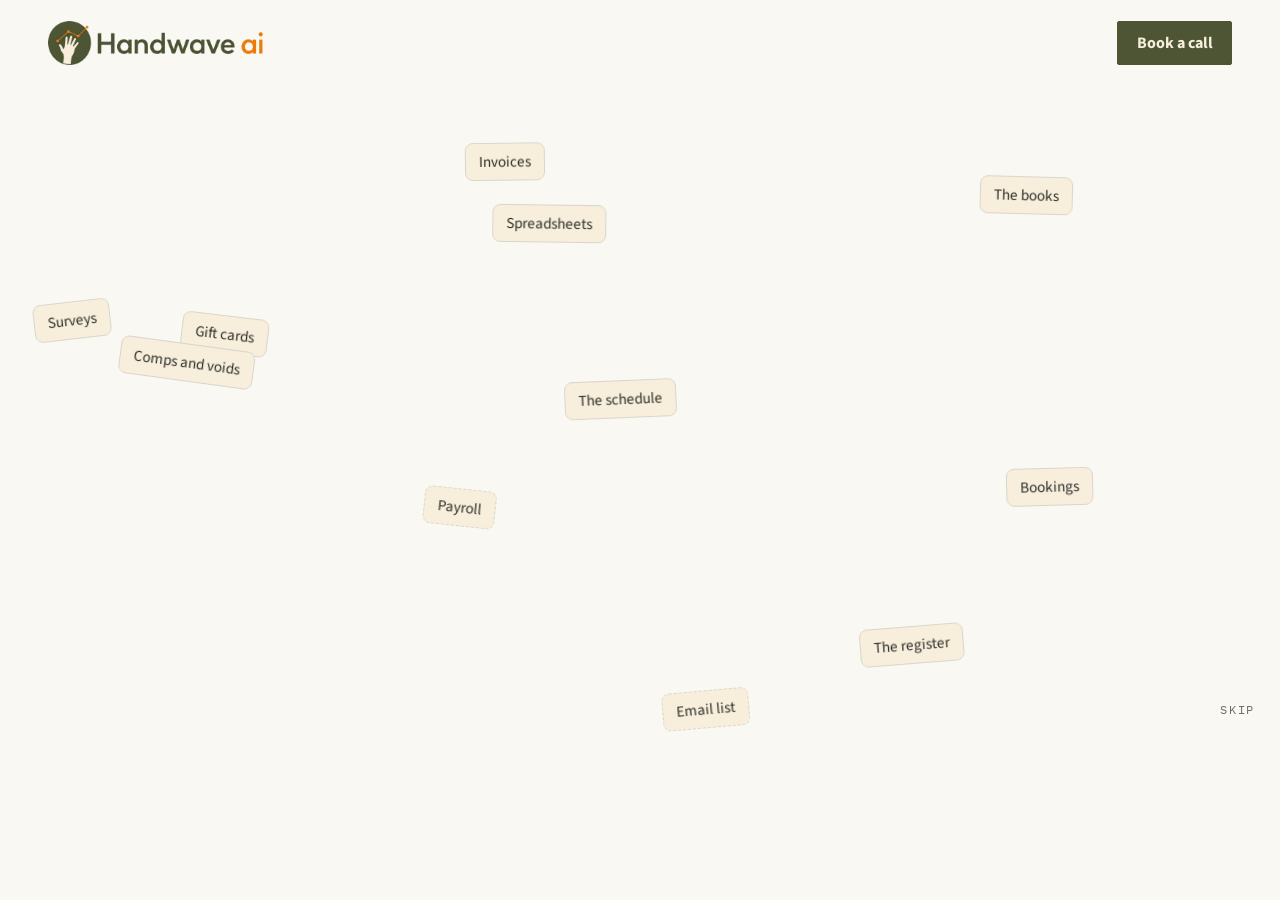
==== commit 181701ab: "content change based on business plan docs" ====
--- a/index.html
+++ b/index.html
@@ -4,7 +4,7 @@
 <meta charset="utf-8">
 <meta name="viewport" content="width=device-width, initial-scale=1, viewport-fit=cover">
 <title>Know. Then lead. | Handwave AI</title>
-<meta name="description" content="Handwave AI makes the systems you already run talk to each other, and keeps it that way, so you get answers instead of shrugs.">
+<meta name="description" content="When your numbers don’t agree and it’s costing you money, Handwave AI finds out why, fixes it, and keeps it fixed. Senior people, a platform behind them, hospitality and leisure first.">
 
 <!-- GA4 -->
 <script async src="https://www.googletagmanager.com/gtag/js?id=G-V5PC7Z1J04"></script>
@@ -28,9 +28,9 @@
     padding-top:env(safe-area-inset-top,0px); padding-bottom:env(safe-area-inset-bottom,0px);
   }
   *,*::before,*::after{ box-sizing:inherit; }
-  html,body{ margin:0; height:100%; }
+  html,body{ margin:0; min-height:100%; }
   body{ background:var(--paper); color:var(--charcoal); font-family:var(--sans);
-    display:flex; flex-direction:column; min-height:100%; overflow-x:hidden; }
+    display:flex; flex-direction:column; min-height:100vh; overflow-x:hidden; }
   a:focus-visible, button:focus-visible{ outline:3px solid var(--orange); outline-offset:3px; }
 
   .top{ display:flex; align-items:center; justify-content:space-between; padding:1.3rem clamp(1.2rem,4vw,3rem); position:relative; z-index:3; }
@@ -40,8 +40,8 @@
   .btn:hover{ background:#3e452a; }
 
   /* the stage: data gets grabbed, ordered, and resolved */
-  .stage{ flex:1; position:relative; display:flex; align-items:center; justify-content:center;
-    min-height:420px; padding:2rem 1.5rem; }
+  .stage{ flex:1 0 auto; position:relative; display:flex; align-items:center; justify-content:center;
+    min-height:420px; padding:2.5rem 1.5rem 3rem; }
   .bits{ position:absolute; inset:0; pointer-events:none; z-index:1; }
   .bit{ position:absolute; left:0; top:0; white-space:nowrap; font-size:.95rem; color:var(--charcoal);
     background:var(--ivory); border:1px solid var(--stone); border-radius:8px; padding:.45rem .8rem;
@@ -59,13 +59,17 @@
   .resolve h1{ font-family:var(--serif); font-weight:600; letter-spacing:-.016em; line-height:1;
     font-size:clamp(3.4rem,10vw,7.5rem); margin:0 0 1.4rem; color:var(--charcoal); }
   .resolve p{ font-family:var(--serif); font-size:clamp(1.15rem,2.1vw,1.5rem); line-height:1.4; color:var(--charcoal);
-    margin:0 auto 2rem; max-width:34rem; }
+    margin:0 auto 1.4rem; max-width:36rem; }
+  .three{ list-style:none; margin:0 auto 2rem; padding:0; max-width:34rem; text-align:left; display:grid; gap:.45rem; }
+  .three li{ position:relative; padding-left:1.1rem; color:var(--charcoal); font-size:1.02rem; line-height:1.45; }
+  .three li::before{ content:""; position:absolute; left:0; top:.62em; width:6px; height:6px; border-radius:50%; background:var(--olive); }
   .resolve .btn{ font-size:1.02rem; padding:.75rem 1.4rem; }
-  .playing .resolve h1, .playing .resolve p, .playing .resolve .btn{ opacity:0; transform:translateY(10px); }
-  .done .resolve h1, .done .resolve p, .done .resolve .btn{ opacity:1; transform:none;
+  .playing .resolve h1, .playing .resolve p, .playing .resolve .three, .playing .resolve .btn{ opacity:0; transform:translateY(10px); }
+  .done .resolve h1, .done .resolve p, .done .resolve .three, .done .resolve .btn{ opacity:1; transform:none;
     transition:opacity 1s ease, transform 1s ease; }
   .done .resolve p{ transition-delay:.4s; }
-  .done .resolve .btn{ transition-delay:.75s; }
+  .done .resolve .three{ transition-delay:.6s; }
+  .done .resolve .btn{ transition-delay:.9s; }
   .skip{ position:absolute; right:1.2rem; bottom:1rem; z-index:3; background:none; border:0; cursor:pointer;
     font-family:var(--mono); font-size:.72rem; letter-spacing:.14em; text-transform:uppercase; color:var(--muted); }
   .done .skip{ display:none; }
@@ -73,7 +77,7 @@
   /* the pages, at the bottom */
   .doors{ position:relative; z-index:3; border-top:1px solid var(--stone); padding:1.6rem clamp(1.2rem,4vw,3rem) 1.4rem; }
   .doors ul{ list-style:none; margin:0 auto; padding:0; max-width:72rem;
-    display:grid; grid-template-columns:repeat(5,1fr); gap:1rem; }
+    display:grid; grid-template-columns:repeat(4,1fr); gap:1rem; }
   .doors a{ display:block; text-decoration:none; padding:1rem 1.1rem; border-radius:12px; border:1px solid var(--stone);
     background:#FFFFFF; height:100%; transition:border-color .2s ease, transform .2s ease; }
   .doors a:hover{ border-color:var(--olive); transform:translateY(-2px); }
@@ -85,7 +89,6 @@
 
   @media (max-width:860px){
     .doors ul{ grid-template-columns:1fr 1fr; }
-    .doors li:last-child{ grid-column:1 / -1; }
     .top img{ height:36px; }
     .stage{ min-height:460px; }
   }
@@ -103,7 +106,12 @@
   <div class="bits" aria-hidden="true"></div>
   <div class="resolve">
     <h1>Know. Then&nbsp;lead.</h1>
-    <p>Your systems don't know about each other. We make them talk, and we keep it that way, so you get answers instead of shrugs.</p>
+    <p class="line">When your numbers don’t agree and it’s costing you money, we find out why, fix it, and keep it fixed.</p>
+    <ul class="three">
+      <li>People who have done this inside a business like yours bring your systems together.</li>
+      <li>We find the cause of the number nobody can explain.</li>
+      <li>Then we keep it connected, so it stays fixed.</li>
+    </ul>
     <a class="btn" href="https://scheduler.zoom.us/aaron-nelson-c1mmxt/30-mins-with-aaron-1" data-ga="book_call_click" data-ga-loc="splash">Book a call</a>
   </div>
   <button class="skip" type="button">Skip</button>
@@ -111,8 +119,7 @@
 
 <nav class="doors" aria-label="Pages">
   <ul>
-    <li><a href="how-it-works.html" data-ga="door_click" data-ga-loc="how"><span class="dt">How it works</span><span class="dd">The platform, at a glance</span></a></li>
-    <li><a href="pricing.html" data-ga="door_click" data-ga-loc="pricing"><span class="dt">Pricing</span><span class="dd">What it costs</span></a></li>
+    <li><a href="how-it-works.html" data-ga="door_click" data-ga-loc="how"><span class="dt">How it works</span><span class="dd">What you get, and how it runs</span></a></li>
     <li><a href="about.html" data-ga="door_click" data-ga-loc="about"><span class="dt">About</span><span class="dd">The people behind it</span></a></li>
     <li><a href="partners.html" data-ga="door_partners_click" data-ga-loc="splash"><span class="dt">Partners</span><span class="dd">For firms that serve operators</span></a></li>
     <li><a href="resources.html" data-ga="door_click" data-ga-loc="resources"><span class="dt">Resources</span><span class="dd">Notes and reads</span></a></li>
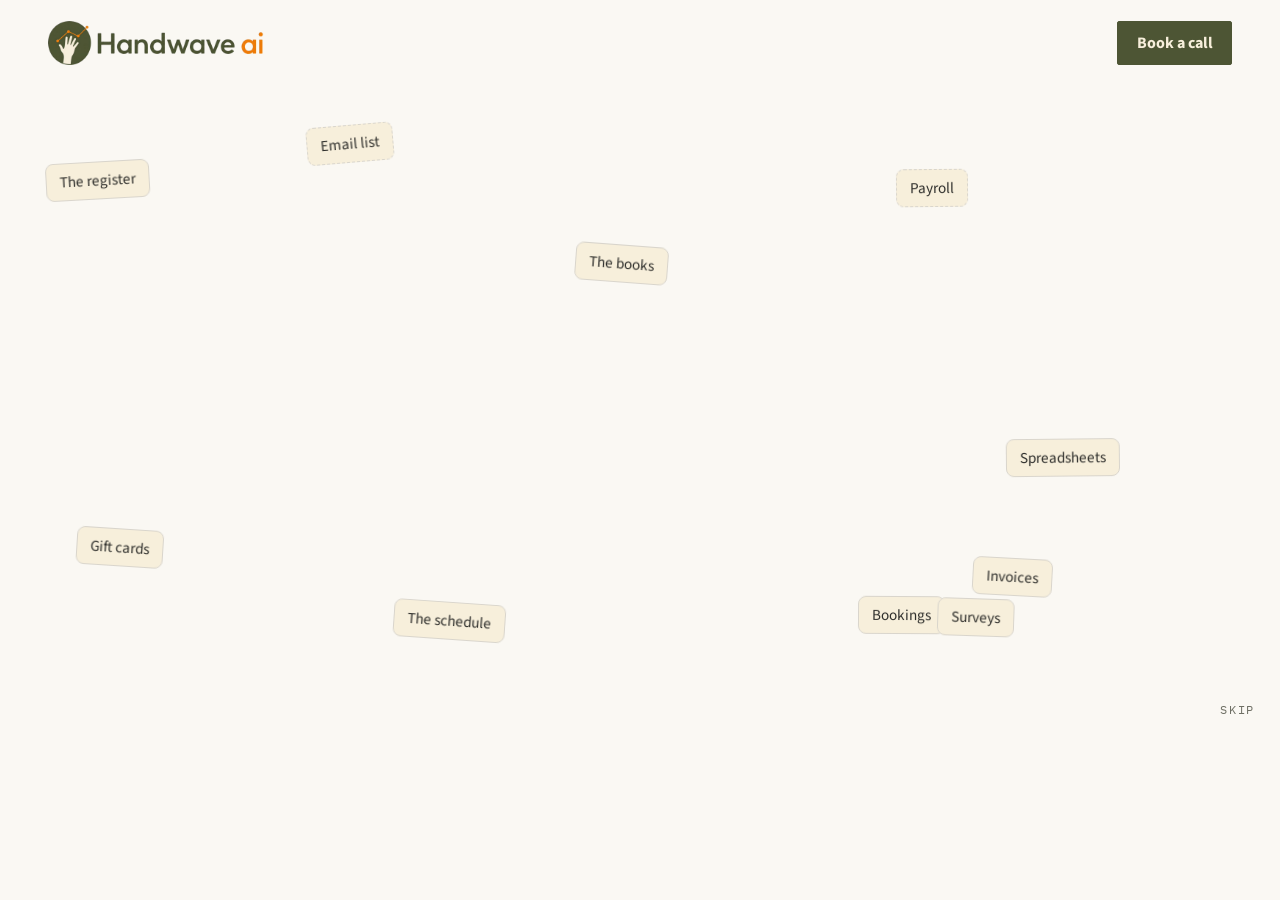
==== commit 905c1208: "content change based on business plan docs" ====
--- a/index.html
+++ b/index.html
@@ -60,9 +60,11 @@
     font-size:clamp(3.4rem,10vw,7.5rem); margin:0 0 1.4rem; color:var(--charcoal); }
   .resolve p{ font-family:var(--serif); font-size:clamp(1.15rem,2.1vw,1.5rem); line-height:1.4; color:var(--charcoal);
     margin:0 auto 1.4rem; max-width:36rem; }
-  .three{ list-style:none; margin:0 auto 2rem; padding:0; max-width:34rem; text-align:left; display:grid; gap:.45rem; }
-  .three li{ position:relative; padding-left:1.1rem; color:var(--charcoal); font-size:1.02rem; line-height:1.45; }
-  .three li::before{ content:""; position:absolute; left:0; top:.62em; width:6px; height:6px; border-radius:50%; background:var(--olive); }
+  .three{ display:grid; grid-template-columns:repeat(3,1fr); gap:1.6rem; max-width:48rem; margin:0 auto 2rem; text-align:left; }
+  .three .t{ border-top:2px solid var(--olive); padding-top:.7rem; }
+  .three b{ display:block; font-family:var(--serif); font-weight:600; font-size:1.12rem; color:var(--charcoal); margin-bottom:.25rem; }
+  .three span{ display:block; color:var(--muted); font-size:.95rem; line-height:1.45; }
+  @media (max-width:640px){ .three{ grid-template-columns:1fr; gap:1rem; max-width:22rem; } }
   .resolve .btn{ font-size:1.02rem; padding:.75rem 1.4rem; }
   .playing .resolve h1, .playing .resolve p, .playing .resolve .three, .playing .resolve .btn{ opacity:0; transform:translateY(10px); }
   .done .resolve h1, .done .resolve p, .done .resolve .three, .done .resolve .btn{ opacity:1; transform:none;
@@ -77,7 +79,7 @@
   /* the pages, at the bottom */
   .doors{ position:relative; z-index:3; border-top:1px solid var(--stone); padding:1.6rem clamp(1.2rem,4vw,3rem) 1.4rem; }
   .doors ul{ list-style:none; margin:0 auto; padding:0; max-width:72rem;
-    display:grid; grid-template-columns:repeat(4,1fr); gap:1rem; }
+    display:grid; grid-template-columns:repeat(5,1fr); gap:1rem; }
   .doors a{ display:block; text-decoration:none; padding:1rem 1.1rem; border-radius:12px; border:1px solid var(--stone);
     background:#FFFFFF; height:100%; transition:border-color .2s ease, transform .2s ease; }
   .doors a:hover{ border-color:var(--olive); transform:translateY(-2px); }
@@ -89,6 +91,7 @@
 
   @media (max-width:860px){
     .doors ul{ grid-template-columns:1fr 1fr; }
+    .doors li:last-child{ grid-column:1 / -1; }
     .top img{ height:36px; }
     .stage{ min-height:460px; }
   }
@@ -107,11 +110,11 @@
   <div class="resolve">
     <h1>Know. Then&nbsp;lead.</h1>
     <p class="line">When your numbers don’t agree and it’s costing you money, we find out why, fix it, and keep it fixed.</p>
-    <ul class="three">
-      <li>People who have done this inside a business like yours bring your systems together.</li>
-      <li>We find the cause of the number nobody can explain.</li>
-      <li>Then we keep it connected, so it stays fixed.</li>
-    </ul>
+    <div class="three">
+      <div class="t"><b>People who have done it</b><span>inside a business like yours bring your systems together.</span></div>
+      <div class="t"><b>The cause, found</b><span>the number nobody can explain, traced to where it came from.</span></div>
+      <div class="t"><b>Kept fixed</b><span>we keep it connected, so it stays that way.</span></div>
+    </div>
     <a class="btn" href="https://scheduler.zoom.us/aaron-nelson-c1mmxt/30-mins-with-aaron-1" data-ga="book_call_click" data-ga-loc="splash">Book a call</a>
   </div>
   <button class="skip" type="button">Skip</button>
@@ -120,6 +123,7 @@
 <nav class="doors" aria-label="Pages">
   <ul>
     <li><a href="how-it-works.html" data-ga="door_click" data-ga-loc="how"><span class="dt">How it works</span><span class="dd">What you get, and how it runs</span></a></li>
+    <li><a href="how-we-work.html" data-ga="door_click" data-ga-loc="how_we_work"><span class="dt">How we work</span><span class="dd">Step by step, fixed price each</span></a></li>
     <li><a href="about.html" data-ga="door_click" data-ga-loc="about"><span class="dt">About</span><span class="dd">The people behind it</span></a></li>
     <li><a href="partners.html" data-ga="door_partners_click" data-ga-loc="splash"><span class="dt">Partners</span><span class="dd">For firms that serve operators</span></a></li>
     <li><a href="resources.html" data-ga="door_click" data-ga-loc="resources"><span class="dt">Resources</span><span class="dd">Notes and reads</span></a></li>
@@ -140,7 +144,10 @@
     var body = document.body;
     var reduce = window.matchMedia && window.matchMedia('(prefers-reduced-motion: reduce)').matches;
     function finish(){ body.classList.remove('playing'); body.classList.add('done'); var b=document.querySelector('.bits'); if(b) b.innerHTML=''; }
-    if(reduce){ finish(); return; }
+    var seen=false; try{ seen=localStorage.getItem('hw_splash_seen')==='1'; }catch(e){}
+    var replay=/[?&]replay/.test(location.search);
+    if(reduce || (seen && !replay)){ finish(); return; }
+    try{ localStorage.setItem('hw_splash_seen','1'); }catch(e){}
 
     var words = ['Bookings','The register','The books','Payroll','The schedule','Spreadsheets',
                  'Surveys','Email list','Invoices','Gift cards','Comps and voids','That one report'];
